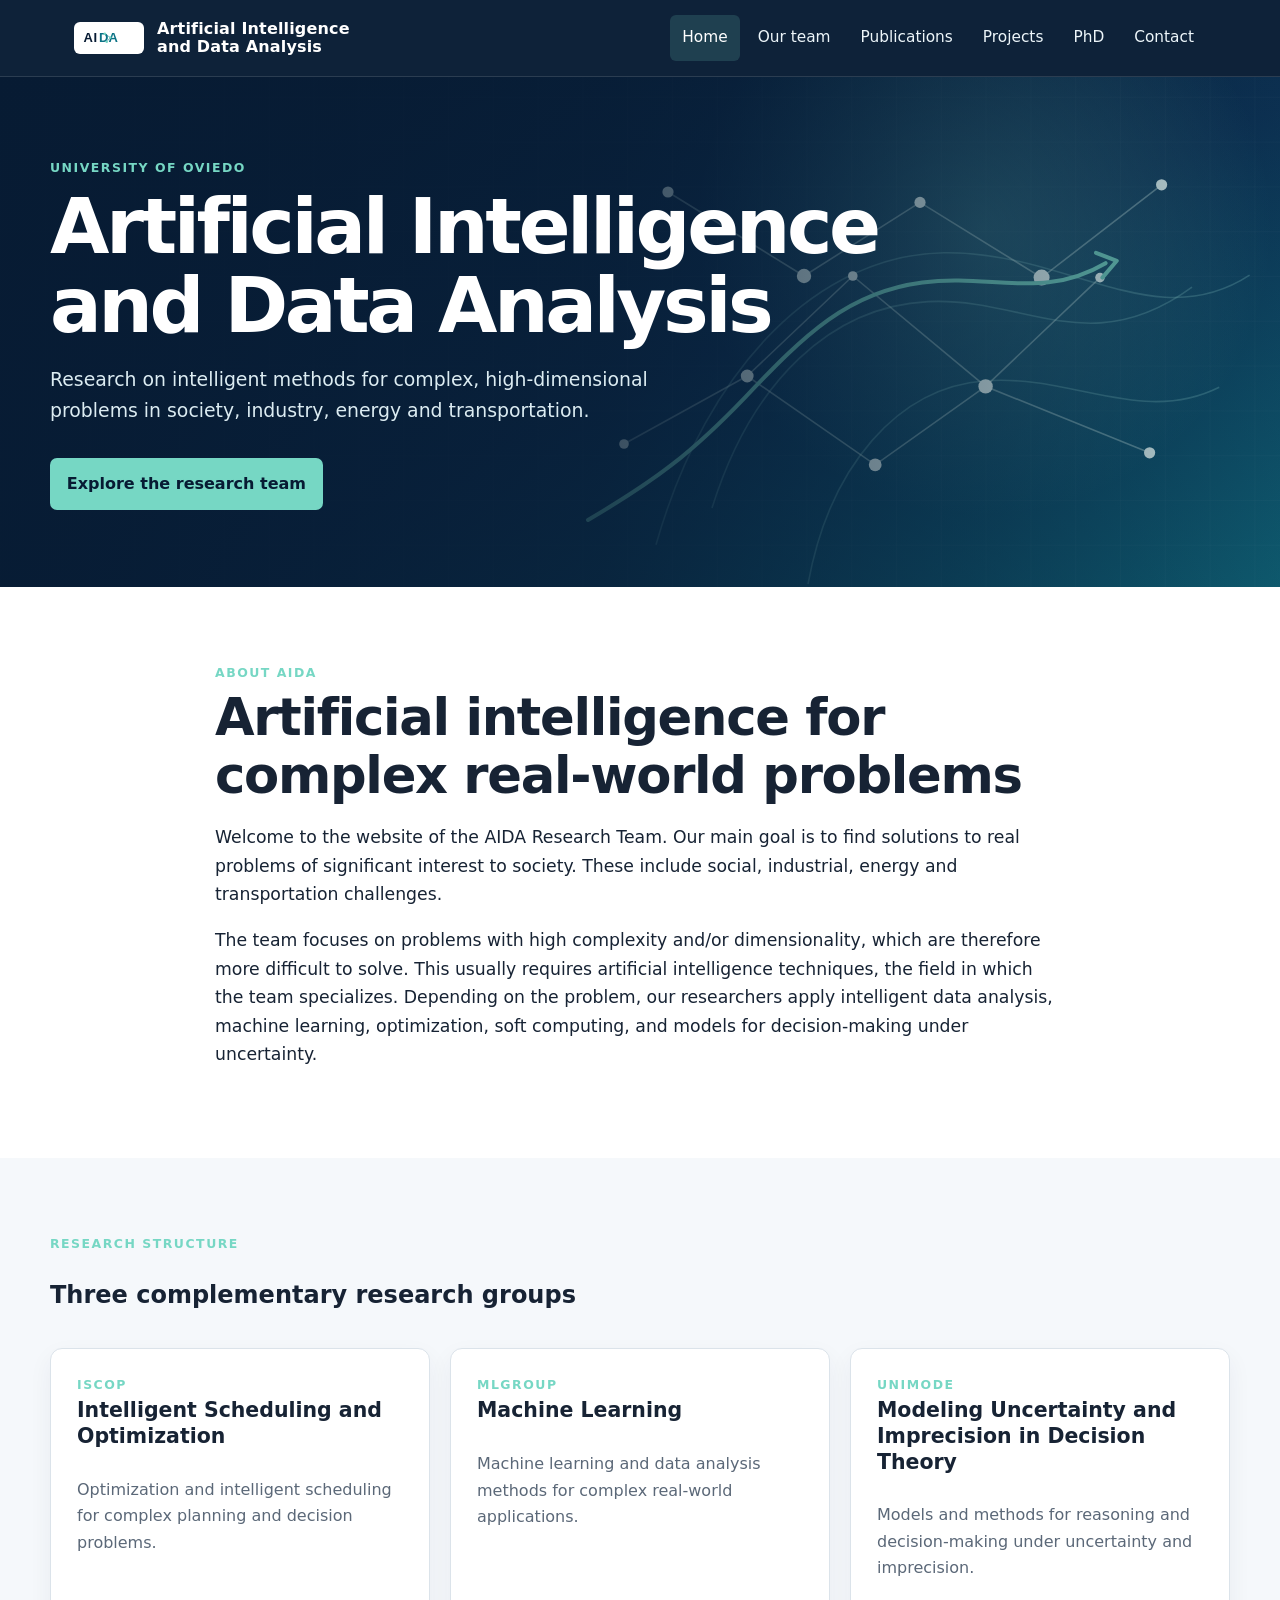
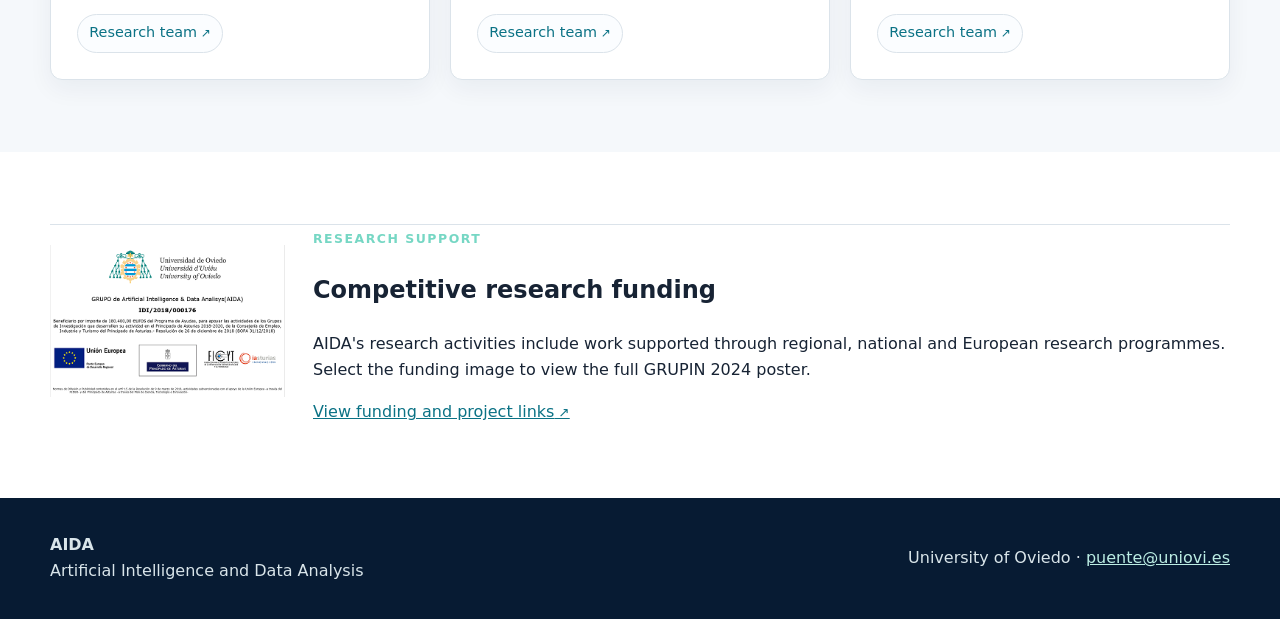
==== index.html @ d42e1943 "Link GRUPIN 2024 poster from homepage" ====
<!doctype html><html lang="en"><head><meta charset="utf-8"><meta name="viewport" content="width=device-width,initial-scale=1"><title>Home | AIDA</title><meta name="description" content="AIDA — Artificial Intelligence and Data Analysis research team at the University of Oviedo."><link rel="stylesheet" href="assets/css/style.css"><link rel="icon" href="assets/images/aida-mark.svg"></head><body><a class="skip" href="#main">Skip to content</a><header class="site-header"><nav class="nav" aria-label="Main navigation"><a class="brand" href="index.html"><img src="assets/images/aida-mark.svg" alt="AIDA logo"><span>Artificial Intelligence<br>and Data Analysis</span></a><button class="menu-button" aria-expanded="false" aria-controls="menu">Menu</button><div class="menu" id="menu"><a href="index.html" aria-current="page">Home</a><a href="team.html">Our team</a><a href="publications.html">Publications</a><a href="projects.html">Projects</a><a href="phd.html">PhD</a><a href="contact.html">Contact</a></div></nav></header><main id="main"><section class="hero"><div class="hero-inner"><span class="eyebrow">University of Oviedo</span><h1>Artificial Intelligence and Data Analysis</h1><p>Research on intelligent methods for complex, high-dimensional problems in society, industry, energy and transportation.</p><a class="button" href="team.html">Explore the research team</a></div></section><section><div class="container intro"><span class="eyebrow">About AIDA</span><h2>Artificial intelligence for complex real-world problems</h2><p>Welcome to the website of the AIDA Research Team. Our main goal is to find solutions to real problems of significant interest to society. These include social, industrial, energy and transportation challenges.</p><p>The team focuses on problems with high complexity and/or dimensionality, which are therefore more difficult to solve. This usually requires artificial intelligence techniques, the field in which the team specializes. Depending on the problem, our researchers apply intelligent data analysis, machine learning, optimization, soft computing, and models for decision-making under uncertainty.</p></div></section><section class="groups"><div class="container"><span class="eyebrow">Research structure</span><h2>Three complementary research groups</h2><div class="grid"><article class="card"><span class="eyebrow">iScOp</span><h3>Intelligent Scheduling and Optimization</h3><p>Optimization and intelligent scheduling for complex planning and decision problems.</p><div class="card-links"><a class="external" href="https://portalinvestigacion.uniovi.es/grupos/14092/detalle?lang=en" target="_blank" rel="noopener">Research team</a></div></article><article class="card"><span class="eyebrow">MLGroup</span><h3>Machine Learning</h3><p>Machine learning and data analysis methods for complex real-world applications.</p><div class="card-links"><a class="external" href="https://portalinvestigacion.uniovi.es/grupos/14002/detalle?lang=en" target="_blank" rel="noopener">Research team</a></div></article><article class="card"><span class="eyebrow">UNIMODE</span><h3>Modeling Uncertainty and Imprecision in Decision Theory</h3><p>Models and methods for reasoning and decision-making under uncertainty and imprecision.</p><div class="card-links"><a class="external" href="https://portalinvestigacion.uniovi.es/grupos/13981/detalle?lang=en" target="_blank" rel="noopener">Research team</a></div></article></div></div></section><section><div class="container funding"><a href="assets/images/grupin.png" target="_blank" rel="noopener" aria-label="Open the GRUPIN 2024 funding poster"><img src="assets/images/grupin_mini.png" alt="GRUPIN 2024 funding acknowledgement"></a><div><span class="eyebrow">Research support</span><h2>Competitive research funding</h2><p>AIDA's research activities include work supported through regional, national and European research programmes. Select the funding image to view the full GRUPIN 2024 poster.</p><a class="external" href="projects.html">View funding and project links</a></div></div></section></main><footer class="site-footer"><div class="footer-inner"><div><strong>AIDA</strong><br><span>Artificial Intelligence and Data Analysis</span></div><div>University of Oviedo · <a href="mailto:puente@uniovi.es">puente@uniovi.es</a></div></div></footer><script src="assets/js/menu.js"></script></body></html>
---- assets/css/style.css ----
:root{--navy:#071b33;--blue:#0d3558;--teal:#0b7285;--mint:#76d7c4;--ink:#172334;--muted:#5b6878;--paper:#f5f8fb;--white:#fff;--line:#dbe3ea;--max:1180px}
*{box-sizing:border-box}html{scroll-behavior:smooth}body{margin:0;font-family:Inter,ui-sans-serif,system-ui,-apple-system,"Segoe UI",sans-serif;color:var(--ink);background:var(--white);line-height:1.65}a{color:var(--teal)}a:hover{color:#075563}.skip{position:absolute;left:-9999px}.skip:focus{left:1rem;top:1rem;background:#fff;padding:.7rem 1rem;z-index:20}.site-header{position:sticky;top:0;z-index:10;background:rgba(7,27,51,.97);border-bottom:1px solid rgba(255,255,255,.12)}.nav{max-width:var(--max);margin:auto;min-height:76px;padding:0 24px;display:flex;align-items:center;justify-content:space-between;gap:24px}.brand{display:flex;align-items:center;gap:13px;color:#fff;text-decoration:none;font-weight:750;letter-spacing:.01em}.brand img{width:70px;height:auto;background:#fff;padding:5px;border-radius:6px}.brand span{max-width:270px;line-height:1.15}.menu{display:flex;align-items:center;gap:6px}.menu a{color:#edf6fa;text-decoration:none;padding:.65rem .75rem;border-radius:6px;font-size:.96rem}.menu a:hover,.menu a[aria-current="page"]{background:rgba(118,215,196,.17);color:#fff}.menu-button{display:none;background:none;border:1px solid rgba(255,255,255,.45);color:#fff;border-radius:6px;padding:.55rem .7rem}.hero{background-image:linear-gradient(90deg,rgba(7,27,51,.96) 0%,rgba(7,27,51,.78) 47%,rgba(7,27,51,.2) 100%),url('../images/hero.svg');background-size:cover;background-position:center;min-height:510px;display:flex;align-items:center;color:#fff}.hero-inner,.container{width:min(var(--max),calc(100% - 48px));margin:auto}.eyebrow{display:inline-block;color:var(--mint);font-weight:750;letter-spacing:.12em;text-transform:uppercase;font-size:.78rem}.hero h1{font-size:clamp(2.5rem,6vw,5.4rem);line-height:1.02;max-width:850px;margin:.5rem 0 1.2rem;letter-spacing:-.045em}.hero p{font-size:1.18rem;max-width:690px;color:#dcecf2}.button{display:inline-flex;align-items:center;gap:.5rem;text-decoration:none;font-weight:700;border-radius:7px;padding:.8rem 1.05rem;background:var(--mint);color:var(--navy);margin-top:.8rem}.button:hover{background:#a1eadc;color:var(--navy)}main section{padding:72px 0}.intro{max-width:850px}.intro h2,.page-head h1{font-size:clamp(2rem,4vw,3.5rem);line-height:1.12;letter-spacing:-.025em;margin:.25rem 0 1.2rem}.intro p{font-size:1.08rem}.groups{background:var(--paper)}.grid{display:grid;grid-template-columns:repeat(3,1fr);gap:20px;margin-top:32px}.card{background:#fff;border:1px solid var(--line);border-radius:12px;padding:26px;box-shadow:0 9px 24px rgba(20,45,72,.055);display:flex;flex-direction:column}.card h3{margin:.2rem 0 .7rem;font-size:1.28rem;line-height:1.25}.card p{color:var(--muted);flex:1}.card-links{display:flex;flex-wrap:wrap;gap:.5rem;margin-top:1rem}.card-links a{font-size:.9rem;text-decoration:none;border:1px solid var(--line);border-radius:999px;padding:.42rem .7rem;background:#fbfdff}.card-links a:hover{border-color:var(--teal)}.page-head{padding:74px 0 48px;background:linear-gradient(135deg,var(--navy),var(--blue));color:#fff}.page-head p{max-width:760px;color:#dcecf2;font-size:1.08rem}.section-note{border-left:4px solid var(--mint);padding:3px 0 3px 18px;color:var(--muted);max-width:800px}.funding{display:flex;align-items:center;gap:28px;border-top:1px solid var(--line)}.funding img{max-width:235px;height:auto}.contact-box{max-width:720px;border:1px solid var(--line);border-radius:12px;padding:32px;background:var(--paper)}.contact-email{font-size:1.35rem;font-weight:750}.site-footer{background:var(--navy);color:#d9e5ea;padding:34px 0}.footer-inner{width:min(var(--max),calc(100% - 48px));margin:auto;display:flex;justify-content:space-between;gap:24px;align-items:center}.site-footer a{color:#bceee4}.small{font-size:.9rem;color:#718091}.external::after{content:' ↗';font-size:.83em}.crumb{font-size:.9rem;color:#c8d8df;margin-bottom:12px}.crumb a{color:#bceee4}
@media(max-width:850px){.grid{grid-template-columns:1fr}.brand span{display:none}.menu-button{display:block}.menu{display:none;position:absolute;top:76px;left:0;right:0;background:var(--navy);padding:12px 24px 20px;flex-direction:column;align-items:stretch}.menu.open{display:flex}.menu a{padding:.75rem}.hero{min-height:470px;background-position:62% center}.funding,.footer-inner{align-items:flex-start;flex-direction:column}}
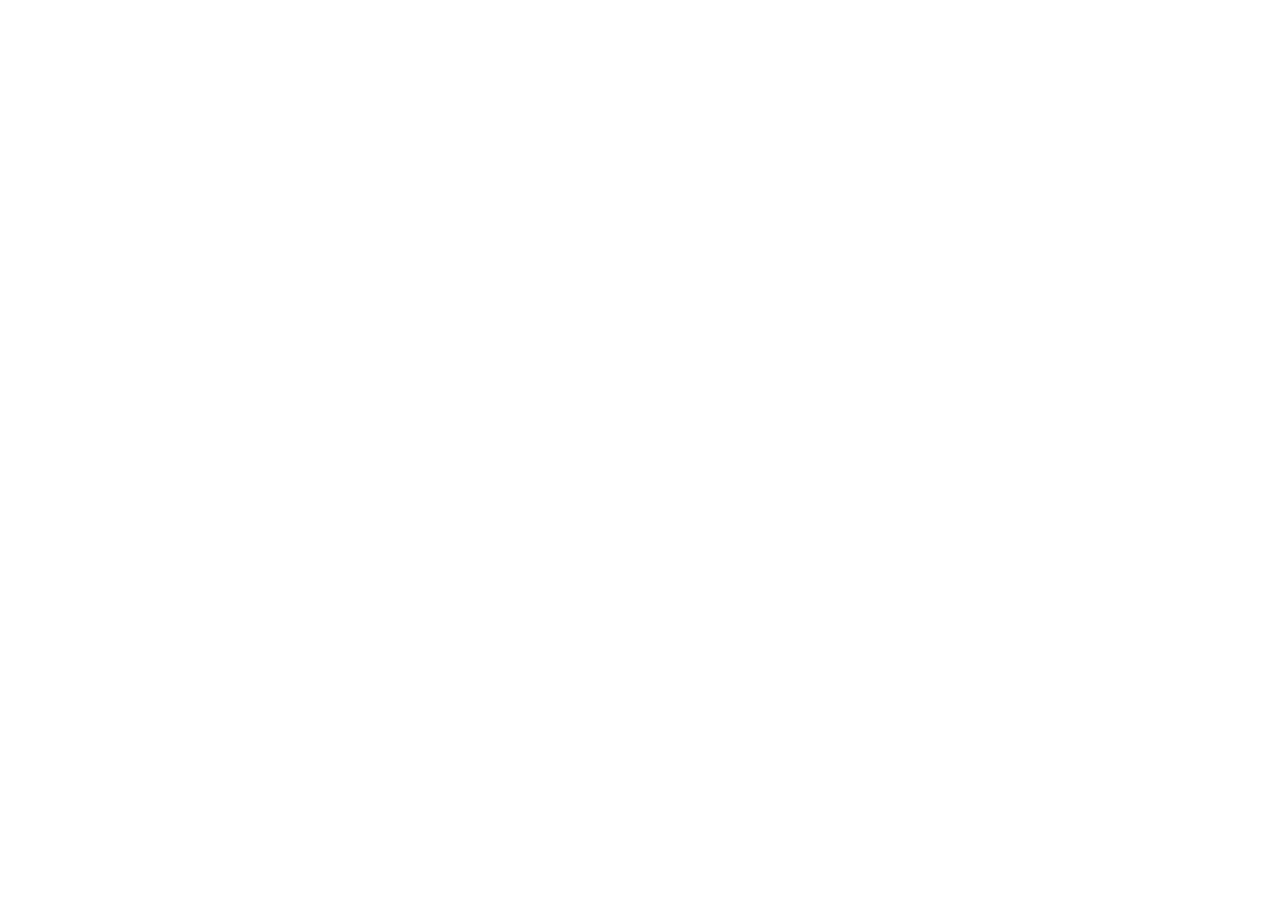
==== commit 91df0213: "Update favicon and app icons to use assets/images/logoAIDA.PNG" ====
--- a/index.html
+++ b/index.html
@@ -1 +1 @@
-<!doctype html><html lang="en"><head><meta charset="utf-8"><meta name="viewport" content="width=device-width,initial-scale=1"><title>Home | AIDA</title><meta name="description" content="AIDA — Artificial Intelligence and Data Analysis research team at the University of Oviedo."><link rel="stylesheet" href="assets/css/style.css"><link rel="icon" href="assets/images/aida-mark.svg"></head><body><a class="skip" href="#main">Skip to content</a><header class="site-header"><nav class="nav" aria-label="Main navigation"><a class="brand" href="index.html"><img src="assets/images/aida-mark.svg" alt="AIDA logo"><span>Artificial Intelligence<br>and Data Analysis</span></a><button class="menu-button" aria-expanded="false" aria-controls="menu">Menu</button><div class="menu" id="menu"><a href="index.html" aria-current="page">Home</a><a href="team.html">Our team</a><a href="publications.html">Publications</a><a href="projects.html">Projects</a><a href="phd.html">PhD</a><a href="contact.html">Contact</a></div></nav></header><main id="main"><section class="hero"><div class="hero-inner"><span class="eyebrow">University of Oviedo</span><h1>Artificial Intelligence and Data Analysis</h1><p>Research on intelligent methods for complex, high-dimensional problems in society, industry, energy and transportation.</p><a class="button" href="team.html">Explore the research team</a></div></section><section><div class="container intro"><span class="eyebrow">About AIDA</span><h2>Artificial intelligence for complex real-world problems</h2><p>Welcome to the website of the AIDA Research Team. Our main goal is to find solutions to real problems of significant interest to society. These include social, industrial, energy and transportation challenges.</p><p>The team focuses on problems with high complexity and/or dimensionality, which are therefore more difficult to solve. This usually requires artificial intelligence techniques, the field in which the team specializes. Depending on the problem, our researchers apply intelligent data analysis, machine learning, optimization, soft computing, and models for decision-making under uncertainty.</p></div></section><section class="groups"><div class="container"><span class="eyebrow">Research structure</span><h2>Three complementary research groups</h2><div class="grid"><article class="card"><span class="eyebrow">iScOp</span><h3>Intelligent Scheduling and Optimization</h3><p>Optimization and intelligent scheduling for complex planning and decision problems.</p><div class="card-links"><a class="external" href="https://portalinvestigacion.uniovi.es/grupos/14092/detalle?lang=en" target="_blank" rel="noopener">Research team</a></div></article><article class="card"><span class="eyebrow">MLGroup</span><h3>Machine Learning</h3><p>Machine learning and data analysis methods for complex real-world applications.</p><div class="card-links"><a class="external" href="https://portalinvestigacion.uniovi.es/grupos/14002/detalle?lang=en" target="_blank" rel="noopener">Research team</a></div></article><article class="card"><span class="eyebrow">UNIMODE</span><h3>Modeling Uncertainty and Imprecision in Decision Theory</h3><p>Models and methods for reasoning and decision-making under uncertainty and imprecision.</p><div class="card-links"><a class="external" href="https://portalinvestigacion.uniovi.es/grupos/13981/detalle?lang=en" target="_blank" rel="noopener">Research team</a></div></article></div></div></section><section><div class="container funding"><a href="assets/images/grupin.png" target="_blank" rel="noopener" aria-label="Open the GRUPIN 2024 funding poster"><img src="assets/images/grupin_mini.png" alt="GRUPIN 2024 funding acknowledgement"></a><div><span class="eyebrow">Research support</span><h2>Competitive research funding</h2><p>AIDA's research activities include work supported through regional, national and European research programmes. Select the funding image to view the full GRUPIN 2024 poster.</p><a class="external" href="projects.html">View funding and project links</a></div></div></section></main><footer class="site-footer"><div class="footer-inner"><div><strong>AIDA</strong><br><span>Artificial Intelligence and Data Analysis</span></div><div>University of Oviedo · <a href="mailto:puente@uniovi.es">puente@uniovi.es</a></div></div></footer><script src="assets/js/menu.js"></script></body></html>+<!doctype html><html lang="en"><head><meta charset="utf-8"><meta name="viewport" content="width=device-width,initial-scale=1"><title>Home | AIDA</title><meta name="description" content="AIDA — Artificial Intelligence and Data Analysis"><link rel="icon" type="image/png" href="assets/images/logoAIDA.PNG"><link rel="shortcut icon" href="assets/images/logoAIDA.PNG"><link rel="apple-touch-icon" href="assets/images/logoAIDA.PNG"></head><body></body></html>
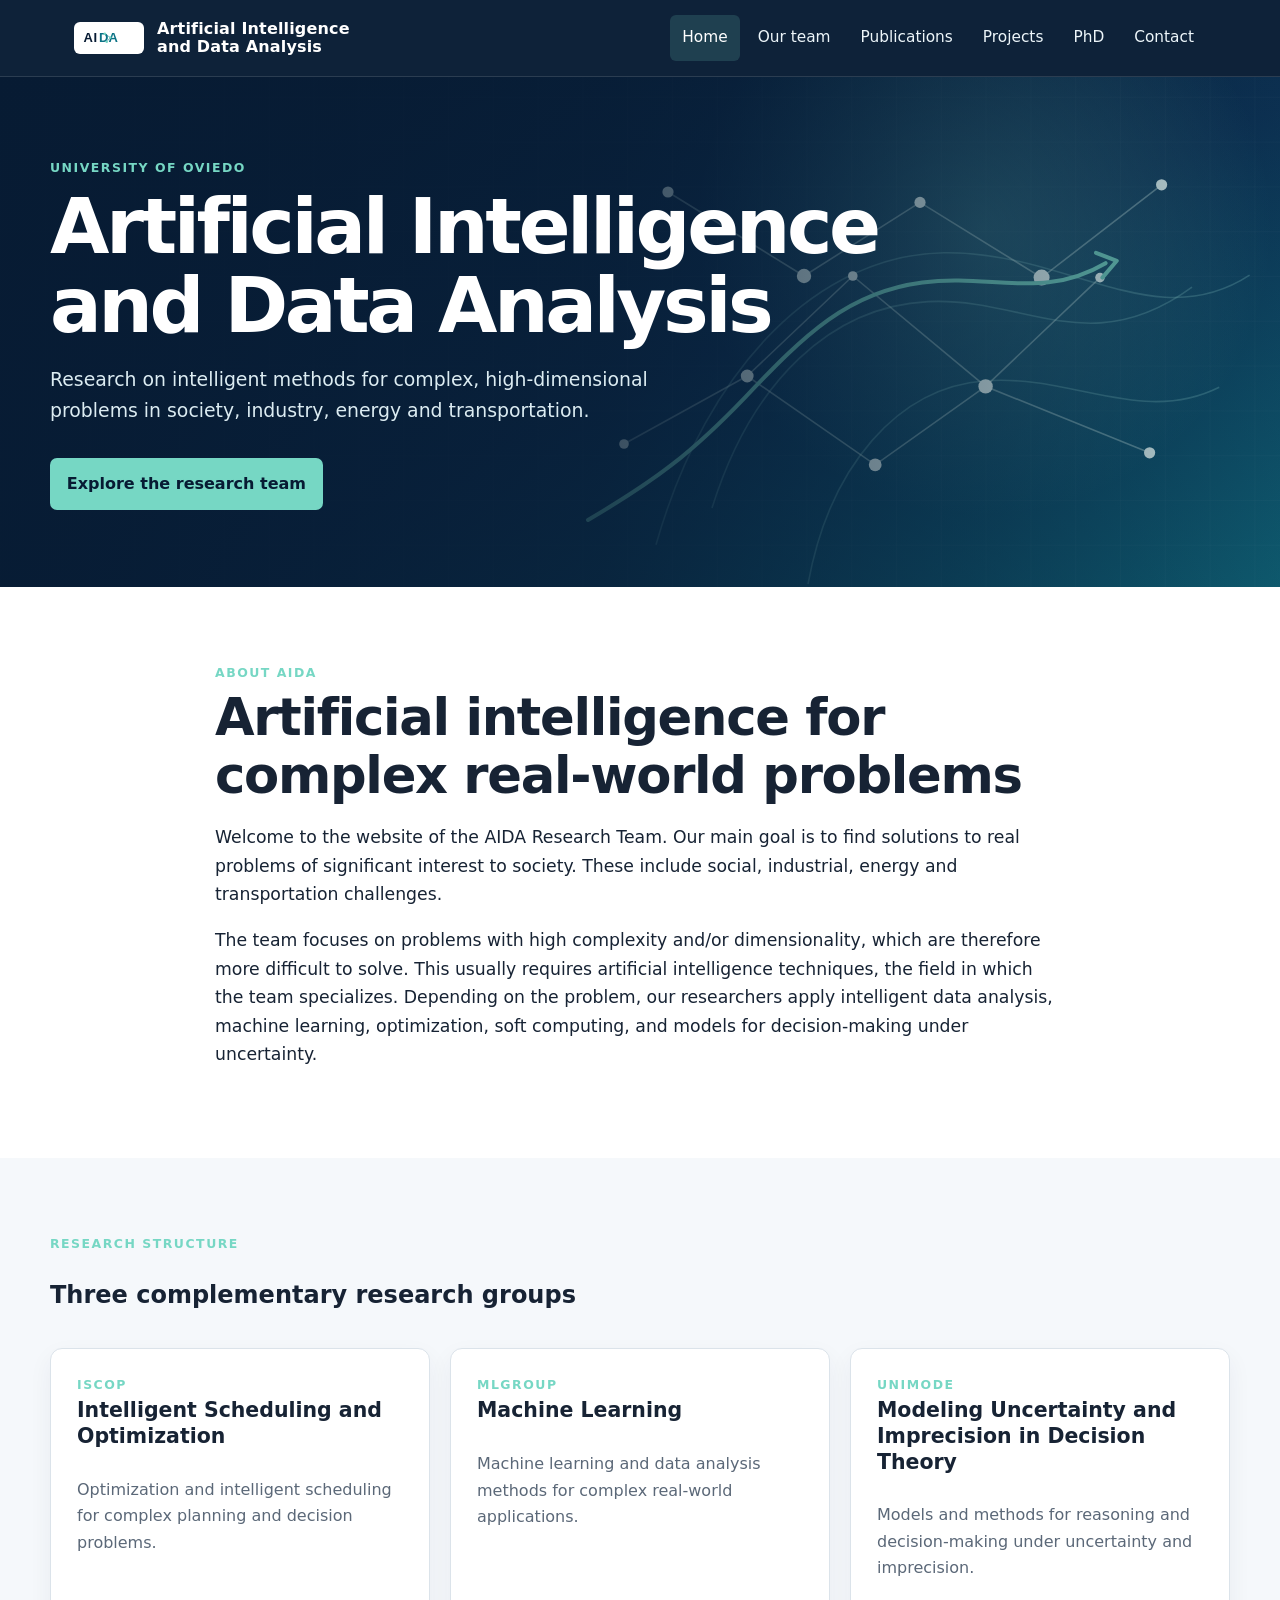
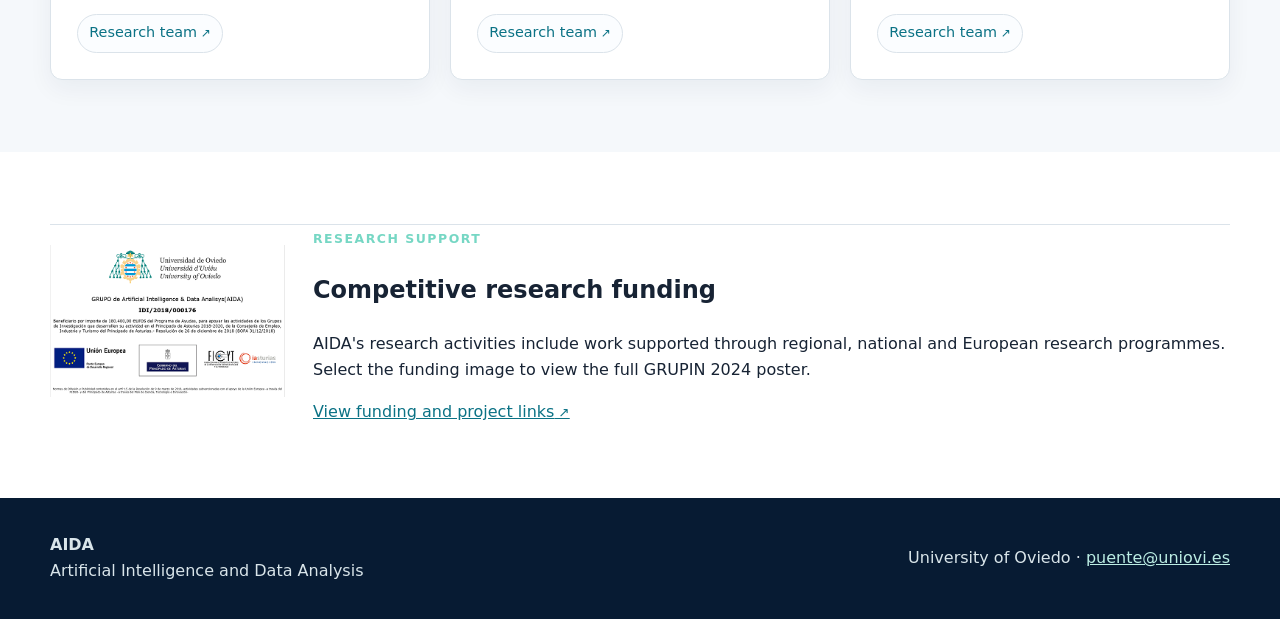
==== commit 1f7514e3: "Revert "Update favicon and app icons to use assets/images/logoAIDA.PNG"" ====
--- a/index.html
+++ b/index.html
@@ -1 +1 @@
-<!doctype html><html lang="en"><head><meta charset="utf-8"><meta name="viewport" content="width=device-width,initial-scale=1"><title>Home | AIDA</title><meta name="description" content="AIDA — Artificial Intelligence and Data Analysis"><link rel="icon" type="image/png" href="assets/images/logoAIDA.PNG"><link rel="shortcut icon" href="assets/images/logoAIDA.PNG"><link rel="apple-touch-icon" href="assets/images/logoAIDA.PNG"></head><body></body></html>+<!doctype html><html lang="en"><head><meta charset="utf-8"><meta name="viewport" content="width=device-width,initial-scale=1"><title>Home | AIDA</title><meta name="description" content="AIDA — Artificial Intelligence and Data Analysis research team at the University of Oviedo."><link rel="stylesheet" href="assets/css/style.css"><link rel="icon" href="assets/images/aida-mark.svg"></head><body><a class="skip" href="#main">Skip to content</a><header class="site-header"><nav class="nav" aria-label="Main navigation"><a class="brand" href="index.html"><img src="assets/images/aida-mark.svg" alt="AIDA logo"><span>Artificial Intelligence<br>and Data Analysis</span></a><button class="menu-button" aria-expanded="false" aria-controls="menu">Menu</button><div class="menu" id="menu"><a href="index.html" aria-current="page">Home</a><a href="team.html">Our team</a><a href="publications.html">Publications</a><a href="projects.html">Projects</a><a href="phd.html">PhD</a><a href="contact.html">Contact</a></div></nav></header><main id="main"><section class="hero"><div class="hero-inner"><span class="eyebrow">University of Oviedo</span><h1>Artificial Intelligence and Data Analysis</h1><p>Research on intelligent methods for complex, high-dimensional problems in society, industry, energy and transportation.</p><a class="button" href="team.html">Explore the research team</a></div></section><section><div class="container intro"><span class="eyebrow">About AIDA</span><h2>Artificial intelligence for complex real-world problems</h2><p>Welcome to the website of the AIDA Research Team. Our main goal is to find solutions to real problems of significant interest to society. These include social, industrial, energy and transportation challenges.</p><p>The team focuses on problems with high complexity and/or dimensionality, which are therefore more difficult to solve. This usually requires artificial intelligence techniques, the field in which the team specializes. Depending on the problem, our researchers apply intelligent data analysis, machine learning, optimization, soft computing, and models for decision-making under uncertainty.</p></div></section><section class="groups"><div class="container"><span class="eyebrow">Research structure</span><h2>Three complementary research groups</h2><div class="grid"><article class="card"><span class="eyebrow">iScOp</span><h3>Intelligent Scheduling and Optimization</h3><p>Optimization and intelligent scheduling for complex planning and decision problems.</p><div class="card-links"><a class="external" href="https://portalinvestigacion.uniovi.es/grupos/14092/detalle?lang=en" target="_blank" rel="noopener">Research team</a></div></article><article class="card"><span class="eyebrow">MLGroup</span><h3>Machine Learning</h3><p>Machine learning and data analysis methods for complex real-world applications.</p><div class="card-links"><a class="external" href="https://portalinvestigacion.uniovi.es/grupos/14002/detalle?lang=en" target="_blank" rel="noopener">Research team</a></div></article><article class="card"><span class="eyebrow">UNIMODE</span><h3>Modeling Uncertainty and Imprecision in Decision Theory</h3><p>Models and methods for reasoning and decision-making under uncertainty and imprecision.</p><div class="card-links"><a class="external" href="https://portalinvestigacion.uniovi.es/grupos/13981/detalle?lang=en" target="_blank" rel="noopener">Research team</a></div></article></div></div></section><section><div class="container funding"><a href="assets/images/grupin.png" target="_blank" rel="noopener" aria-label="Open the GRUPIN 2024 funding poster"><img src="assets/images/grupin_mini.png" alt="GRUPIN 2024 funding acknowledgement"></a><div><span class="eyebrow">Research support</span><h2>Competitive research funding</h2><p>AIDA's research activities include work supported through regional, national and European research programmes. Select the funding image to view the full GRUPIN 2024 poster.</p><a class="external" href="projects.html">View funding and project links</a></div></div></section></main><footer class="site-footer"><div class="footer-inner"><div><strong>AIDA</strong><br><span>Artificial Intelligence and Data Analysis</span></div><div>University of Oviedo · <a href="mailto:puente@uniovi.es">puente@uniovi.es</a></div></div></footer><script src="assets/js/menu.js"></script></body></html>
--- a/assets/css/style.css
+++ b/assets/css/style.css
@@ -0,0 +1,3 @@
+:root{--navy:#071b33;--blue:#0d3558;--teal:#0b7285;--mint:#76d7c4;--ink:#172334;--muted:#5b6878;--paper:#f5f8fb;--white:#fff;--line:#dbe3ea;--max:1180px}
+*{box-sizing:border-box}html{scroll-behavior:smooth}body{margin:0;font-family:Inter,ui-sans-serif,system-ui,-apple-system,"Segoe UI",sans-serif;color:var(--ink);background:var(--white);line-height:1.65}a{color:var(--teal)}a:hover{color:#075563}.skip{position:absolute;left:-9999px}.skip:focus{left:1rem;top:1rem;background:#fff;padding:.7rem 1rem;z-index:20}.site-header{position:sticky;top:0;z-index:10;background:rgba(7,27,51,.97);border-bottom:1px solid rgba(255,255,255,.12)}.nav{max-width:var(--max);margin:auto;min-height:76px;padding:0 24px;display:flex;align-items:center;justify-content:space-between;gap:24px}.brand{display:flex;align-items:center;gap:13px;color:#fff;text-decoration:none;font-weight:750;letter-spacing:.01em}.brand img{width:70px;height:auto;background:#fff;padding:5px;border-radius:6px}.brand span{max-width:270px;line-height:1.15}.menu{display:flex;align-items:center;gap:6px}.menu a{color:#edf6fa;text-decoration:none;padding:.65rem .75rem;border-radius:6px;font-size:.96rem}.menu a:hover,.menu a[aria-current="page"]{background:rgba(118,215,196,.17);color:#fff}.menu-button{display:none;background:none;border:1px solid rgba(255,255,255,.45);color:#fff;border-radius:6px;padding:.55rem .7rem}.hero{background-image:linear-gradient(90deg,rgba(7,27,51,.96) 0%,rgba(7,27,51,.78) 47%,rgba(7,27,51,.2) 100%),url('../images/hero.svg');background-size:cover;background-position:center;min-height:510px;display:flex;align-items:center;color:#fff}.hero-inner,.container{width:min(var(--max),calc(100% - 48px));margin:auto}.eyebrow{display:inline-block;color:var(--mint);font-weight:750;letter-spacing:.12em;text-transform:uppercase;font-size:.78rem}.hero h1{font-size:clamp(2.5rem,6vw,5.4rem);line-height:1.02;max-width:850px;margin:.5rem 0 1.2rem;letter-spacing:-.045em}.hero p{font-size:1.18rem;max-width:690px;color:#dcecf2}.button{display:inline-flex;align-items:center;gap:.5rem;text-decoration:none;font-weight:700;border-radius:7px;padding:.8rem 1.05rem;background:var(--mint);color:var(--navy);margin-top:.8rem}.button:hover{background:#a1eadc;color:var(--navy)}main section{padding:72px 0}.intro{max-width:850px}.intro h2,.page-head h1{font-size:clamp(2rem,4vw,3.5rem);line-height:1.12;letter-spacing:-.025em;margin:.25rem 0 1.2rem}.intro p{font-size:1.08rem}.groups{background:var(--paper)}.grid{display:grid;grid-template-columns:repeat(3,1fr);gap:20px;margin-top:32px}.card{background:#fff;border:1px solid var(--line);border-radius:12px;padding:26px;box-shadow:0 9px 24px rgba(20,45,72,.055);display:flex;flex-direction:column}.card h3{margin:.2rem 0 .7rem;font-size:1.28rem;line-height:1.25}.card p{color:var(--muted);flex:1}.card-links{display:flex;flex-wrap:wrap;gap:.5rem;margin-top:1rem}.card-links a{font-size:.9rem;text-decoration:none;border:1px solid var(--line);border-radius:999px;padding:.42rem .7rem;background:#fbfdff}.card-links a:hover{border-color:var(--teal)}.page-head{padding:74px 0 48px;background:linear-gradient(135deg,var(--navy),var(--blue));color:#fff}.page-head p{max-width:760px;color:#dcecf2;font-size:1.08rem}.section-note{border-left:4px solid var(--mint);padding:3px 0 3px 18px;color:var(--muted);max-width:800px}.funding{display:flex;align-items:center;gap:28px;border-top:1px solid var(--line)}.funding img{max-width:235px;height:auto}.contact-box{max-width:720px;border:1px solid var(--line);border-radius:12px;padding:32px;background:var(--paper)}.contact-email{font-size:1.35rem;font-weight:750}.site-footer{background:var(--navy);color:#d9e5ea;padding:34px 0}.footer-inner{width:min(var(--max),calc(100% - 48px));margin:auto;display:flex;justify-content:space-between;gap:24px;align-items:center}.site-footer a{color:#bceee4}.small{font-size:.9rem;color:#718091}.external::after{content:' ↗';font-size:.83em}.crumb{font-size:.9rem;color:#c8d8df;margin-bottom:12px}.crumb a{color:#bceee4}
+@media(max-width:850px){.grid{grid-template-columns:1fr}.brand span{display:none}.menu-button{display:block}.menu{display:none;position:absolute;top:76px;left:0;right:0;background:var(--navy);padding:12px 24px 20px;flex-direction:column;align-items:stretch}.menu.open{display:flex}.menu a{padding:.75rem}.hero{min-height:470px;background-position:62% center}.funding,.footer-inner{align-items:flex-start;flex-direction:column}}
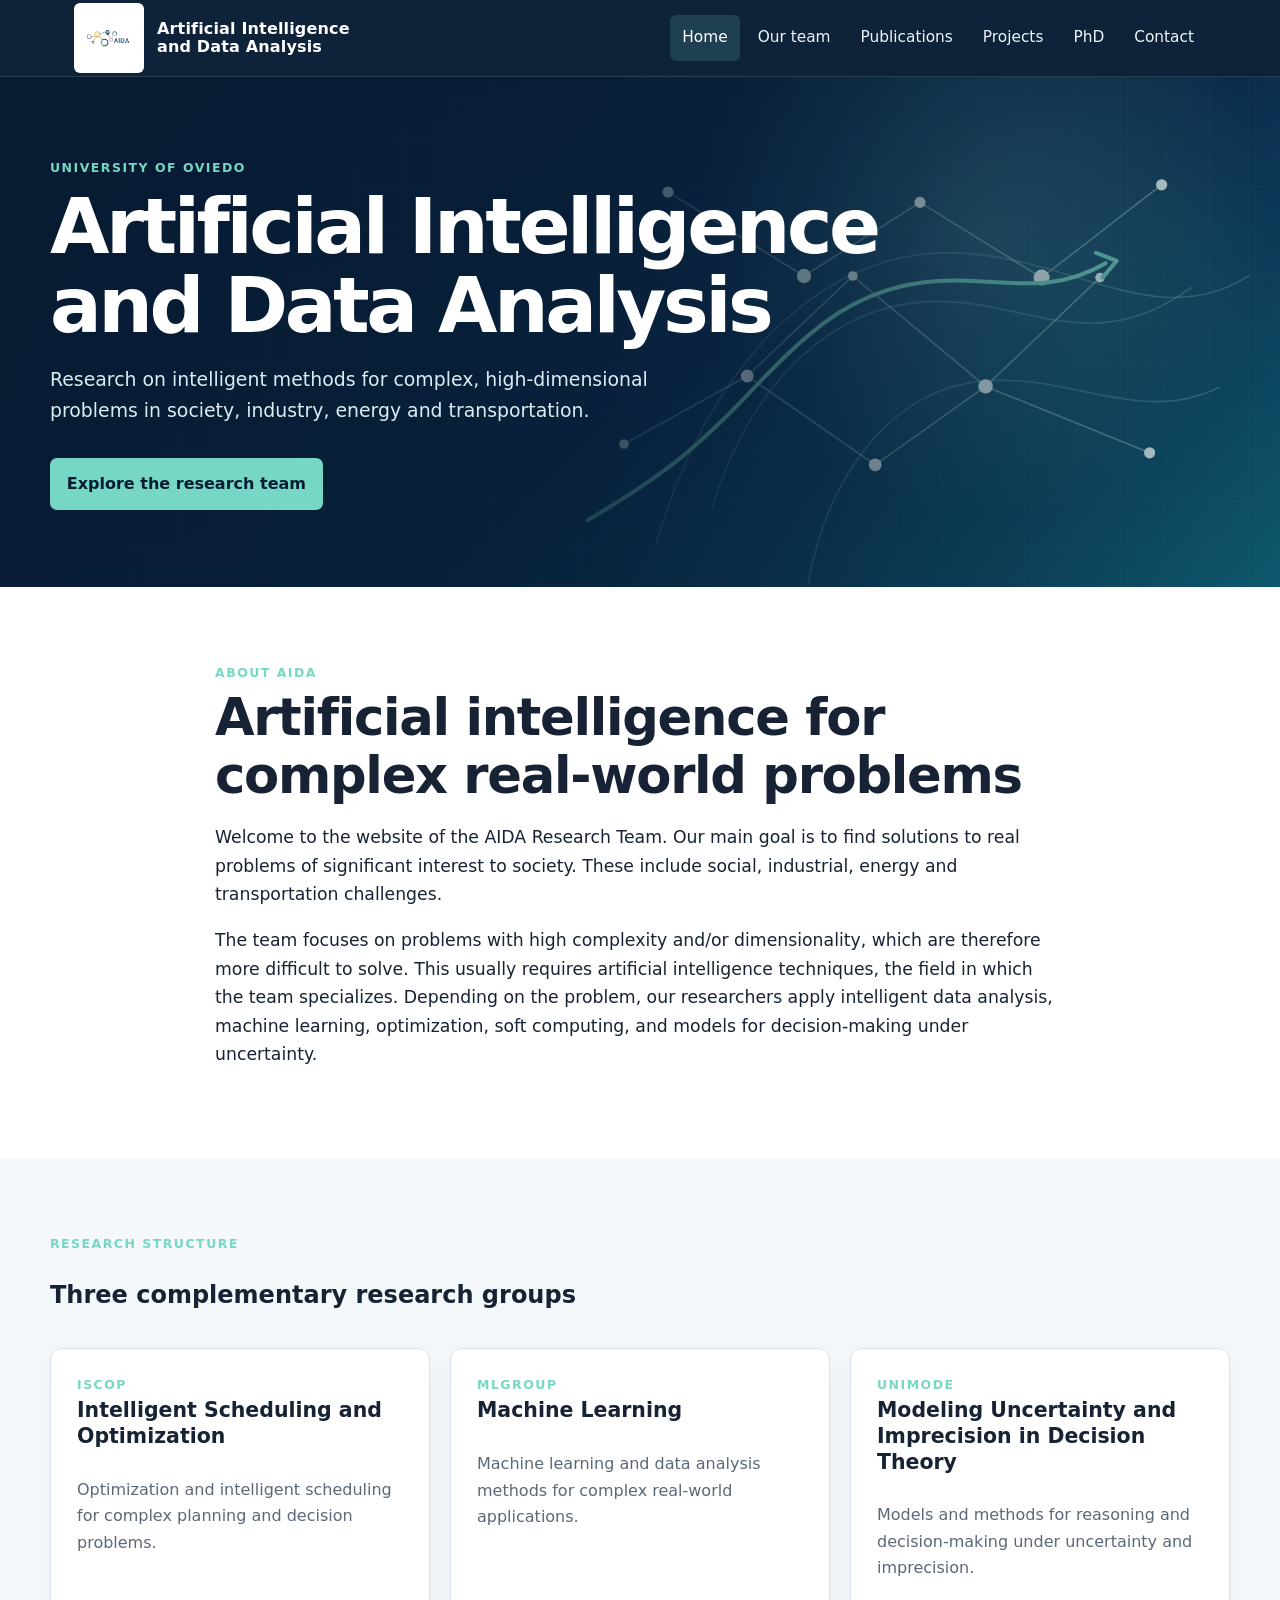
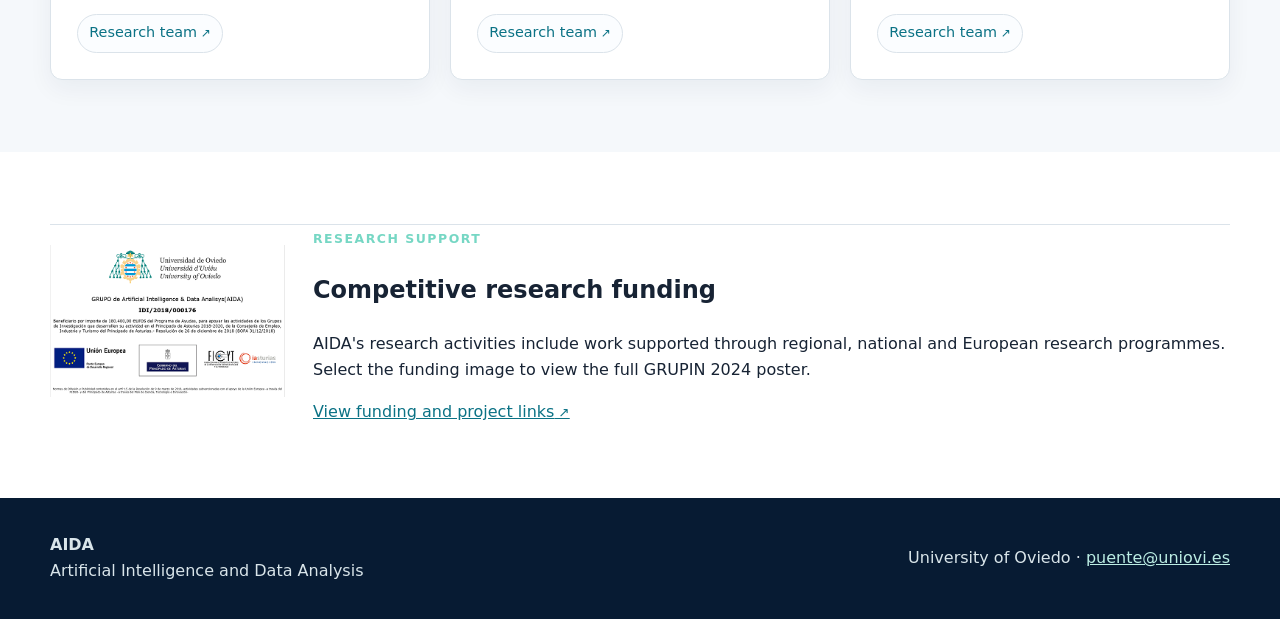
==== commit a3be92dc: "Change logo image in index.html Updated the logo image source in the navigation bar." ====
--- a/index.html
+++ b/index.html
@@ -1 +1 @@
-<!doctype html><html lang="en"><head><meta charset="utf-8"><meta name="viewport" content="width=device-width,initial-scale=1"><title>Home | AIDA</title><meta name="description" content="AIDA — Artificial Intelligence and Data Analysis research team at the University of Oviedo."><link rel="stylesheet" href="assets/css/style.css"><link rel="icon" href="assets/images/aida-mark.svg"></head><body><a class="skip" href="#main">Skip to content</a><header class="site-header"><nav class="nav" aria-label="Main navigation"><a class="brand" href="index.html"><img src="assets/images/aida-mark.svg" alt="AIDA logo"><span>Artificial Intelligence<br>and Data Analysis</span></a><button class="menu-button" aria-expanded="false" aria-controls="menu">Menu</button><div class="menu" id="menu"><a href="index.html" aria-current="page">Home</a><a href="team.html">Our team</a><a href="publications.html">Publications</a><a href="projects.html">Projects</a><a href="phd.html">PhD</a><a href="contact.html">Contact</a></div></nav></header><main id="main"><section class="hero"><div class="hero-inner"><span class="eyebrow">University of Oviedo</span><h1>Artificial Intelligence and Data Analysis</h1><p>Research on intelligent methods for complex, high-dimensional problems in society, industry, energy and transportation.</p><a class="button" href="team.html">Explore the research team</a></div></section><section><div class="container intro"><span class="eyebrow">About AIDA</span><h2>Artificial intelligence for complex real-world problems</h2><p>Welcome to the website of the AIDA Research Team. Our main goal is to find solutions to real problems of significant interest to society. These include social, industrial, energy and transportation challenges.</p><p>The team focuses on problems with high complexity and/or dimensionality, which are therefore more difficult to solve. This usually requires artificial intelligence techniques, the field in which the team specializes. Depending on the problem, our researchers apply intelligent data analysis, machine learning, optimization, soft computing, and models for decision-making under uncertainty.</p></div></section><section class="groups"><div class="container"><span class="eyebrow">Research structure</span><h2>Three complementary research groups</h2><div class="grid"><article class="card"><span class="eyebrow">iScOp</span><h3>Intelligent Scheduling and Optimization</h3><p>Optimization and intelligent scheduling for complex planning and decision problems.</p><div class="card-links"><a class="external" href="https://portalinvestigacion.uniovi.es/grupos/14092/detalle?lang=en" target="_blank" rel="noopener">Research team</a></div></article><article class="card"><span class="eyebrow">MLGroup</span><h3>Machine Learning</h3><p>Machine learning and data analysis methods for complex real-world applications.</p><div class="card-links"><a class="external" href="https://portalinvestigacion.uniovi.es/grupos/14002/detalle?lang=en" target="_blank" rel="noopener">Research team</a></div></article><article class="card"><span class="eyebrow">UNIMODE</span><h3>Modeling Uncertainty and Imprecision in Decision Theory</h3><p>Models and methods for reasoning and decision-making under uncertainty and imprecision.</p><div class="card-links"><a class="external" href="https://portalinvestigacion.uniovi.es/grupos/13981/detalle?lang=en" target="_blank" rel="noopener">Research team</a></div></article></div></div></section><section><div class="container funding"><a href="assets/images/grupin.png" target="_blank" rel="noopener" aria-label="Open the GRUPIN 2024 funding poster"><img src="assets/images/grupin_mini.png" alt="GRUPIN 2024 funding acknowledgement"></a><div><span class="eyebrow">Research support</span><h2>Competitive research funding</h2><p>AIDA's research activities include work supported through regional, national and European research programmes. Select the funding image to view the full GRUPIN 2024 poster.</p><a class="external" href="projects.html">View funding and project links</a></div></div></section></main><footer class="site-footer"><div class="footer-inner"><div><strong>AIDA</strong><br><span>Artificial Intelligence and Data Analysis</span></div><div>University of Oviedo · <a href="mailto:puente@uniovi.es">puente@uniovi.es</a></div></div></footer><script src="assets/js/menu.js"></script></body></html>+<!doctype html><html lang="en"><head><meta charset="utf-8"><meta name="viewport" content="width=device-width,initial-scale=1"><title>Home | AIDA</title><meta name="description" content="AIDA — Artificial Intelligence and Data Analysis research team at the University of Oviedo."><link rel="stylesheet" href="assets/css/style.css"><link rel="icon" href="assets/images/aida-mark.svg"></head><body><a class="skip" href="#main">Skip to content</a><header class="site-header"><nav class="nav" aria-label="Main navigation"><a class="brand" href="index.html"><img src="assets/images/logoAIDA.PNG" alt="AIDA logo"><span>Artificial Intelligence<br>and Data Analysis</span></a><button class="menu-button" aria-expanded="false" aria-controls="menu">Menu</button><div class="menu" id="menu"><a href="index.html" aria-current="page">Home</a><a href="team.html">Our team</a><a href="publications.html">Publications</a><a href="projects.html">Projects</a><a href="phd.html">PhD</a><a href="contact.html">Contact</a></div></nav></header><main id="main"><section class="hero"><div class="hero-inner"><span class="eyebrow">University of Oviedo</span><h1>Artificial Intelligence and Data Analysis</h1><p>Research on intelligent methods for complex, high-dimensional problems in society, industry, energy and transportation.</p><a class="button" href="team.html">Explore the research team</a></div></section><section><div class="container intro"><span class="eyebrow">About AIDA</span><h2>Artificial intelligence for complex real-world problems</h2><p>Welcome to the website of the AIDA Research Team. Our main goal is to find solutions to real problems of significant interest to society. These include social, industrial, energy and transportation challenges.</p><p>The team focuses on problems with high complexity and/or dimensionality, which are therefore more difficult to solve. This usually requires artificial intelligence techniques, the field in which the team specializes. Depending on the problem, our researchers apply intelligent data analysis, machine learning, optimization, soft computing, and models for decision-making under uncertainty.</p></div></section><section class="groups"><div class="container"><span class="eyebrow">Research structure</span><h2>Three complementary research groups</h2><div class="grid"><article class="card"><span class="eyebrow">iScOp</span><h3>Intelligent Scheduling and Optimization</h3><p>Optimization and intelligent scheduling for complex planning and decision problems.</p><div class="card-links"><a class="external" href="https://portalinvestigacion.uniovi.es/grupos/14092/detalle?lang=en" target="_blank" rel="noopener">Research team</a></div></article><article class="card"><span class="eyebrow">MLGroup</span><h3>Machine Learning</h3><p>Machine learning and data analysis methods for complex real-world applications.</p><div class="card-links"><a class="external" href="https://portalinvestigacion.uniovi.es/grupos/14002/detalle?lang=en" target="_blank" rel="noopener">Research team</a></div></article><article class="card"><span class="eyebrow">UNIMODE</span><h3>Modeling Uncertainty and Imprecision in Decision Theory</h3><p>Models and methods for reasoning and decision-making under uncertainty and imprecision.</p><div class="card-links"><a class="external" href="https://portalinvestigacion.uniovi.es/grupos/13981/detalle?lang=en" target="_blank" rel="noopener">Research team</a></div></article></div></div></section><section><div class="container funding"><a href="assets/images/grupin.png" target="_blank" rel="noopener" aria-label="Open the GRUPIN 2024 funding poster"><img src="assets/images/grupin_mini.png" alt="GRUPIN 2024 funding acknowledgement"></a><div><span class="eyebrow">Research support</span><h2>Competitive research funding</h2><p>AIDA's research activities include work supported through regional, national and European research programmes. Select the funding image to view the full GRUPIN 2024 poster.</p><a class="external" href="projects.html">View funding and project links</a></div></div></section></main><footer class="site-footer"><div class="footer-inner"><div><strong>AIDA</strong><br><span>Artificial Intelligence and Data Analysis</span></div><div>University of Oviedo · <a href="mailto:puente@uniovi.es">puente@uniovi.es</a></div></div></footer><script src="assets/js/menu.js"></script></body></html>
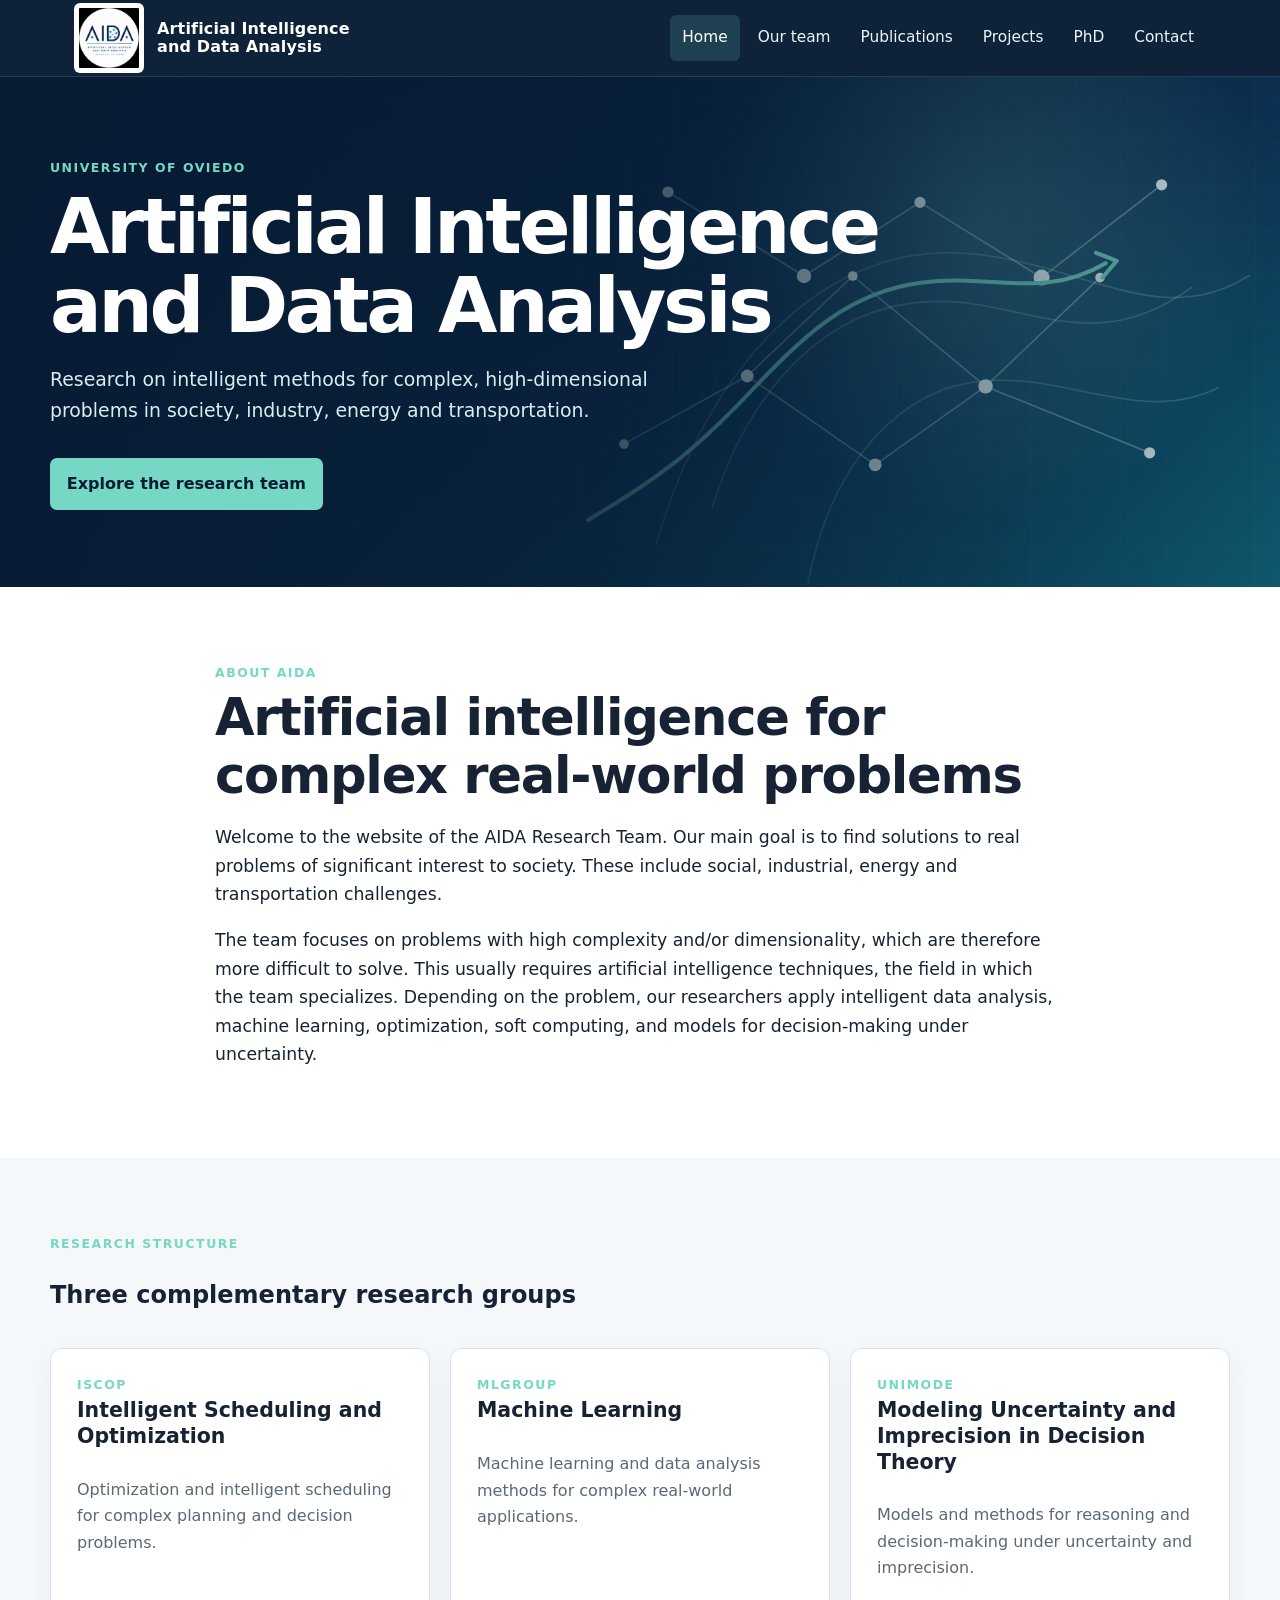
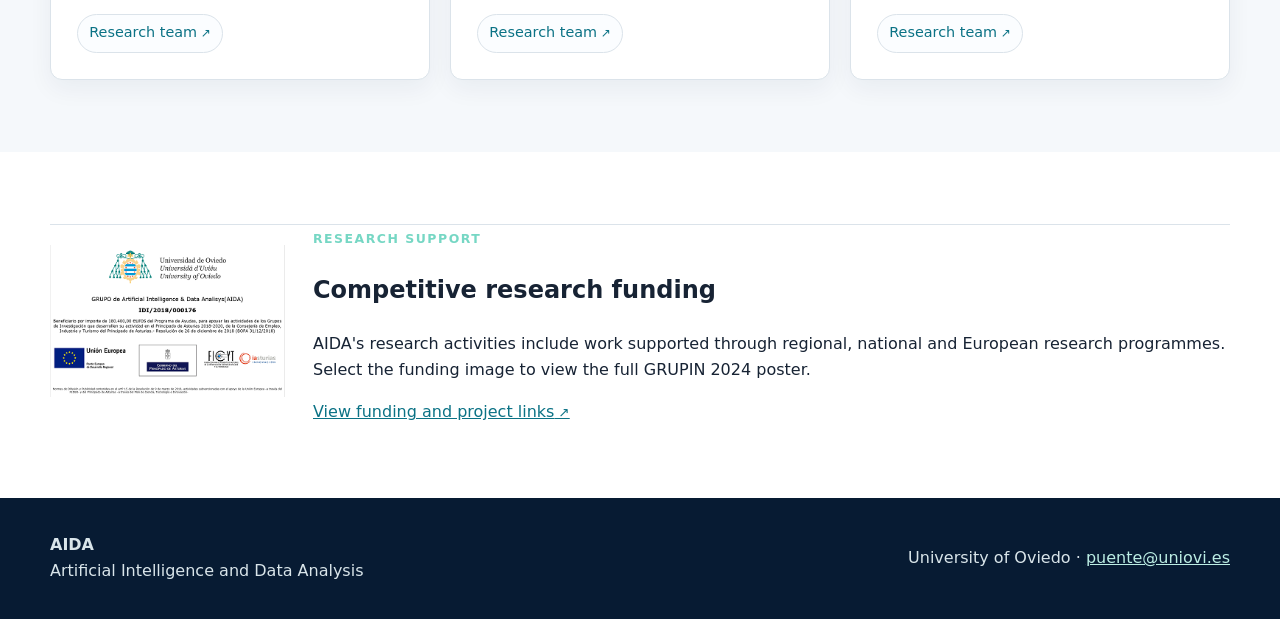
==== commit 7f6d077f: "Change logo image in index.html Updated logo image source in the navigation header." ====
--- a/index.html
+++ b/index.html
@@ -1 +1 @@
-<!doctype html><html lang="en"><head><meta charset="utf-8"><meta name="viewport" content="width=device-width,initial-scale=1"><title>Home | AIDA</title><meta name="description" content="AIDA — Artificial Intelligence and Data Analysis research team at the University of Oviedo."><link rel="stylesheet" href="assets/css/style.css"><link rel="icon" href="assets/images/aida-mark.svg"></head><body><a class="skip" href="#main">Skip to content</a><header class="site-header"><nav class="nav" aria-label="Main navigation"><a class="brand" href="index.html"><img src="assets/images/logoAIDA.PNG" alt="AIDA logo"><span>Artificial Intelligence<br>and Data Analysis</span></a><button class="menu-button" aria-expanded="false" aria-controls="menu">Menu</button><div class="menu" id="menu"><a href="index.html" aria-current="page">Home</a><a href="team.html">Our team</a><a href="publications.html">Publications</a><a href="projects.html">Projects</a><a href="phd.html">PhD</a><a href="contact.html">Contact</a></div></nav></header><main id="main"><section class="hero"><div class="hero-inner"><span class="eyebrow">University of Oviedo</span><h1>Artificial Intelligence and Data Analysis</h1><p>Research on intelligent methods for complex, high-dimensional problems in society, industry, energy and transportation.</p><a class="button" href="team.html">Explore the research team</a></div></section><section><div class="container intro"><span class="eyebrow">About AIDA</span><h2>Artificial intelligence for complex real-world problems</h2><p>Welcome to the website of the AIDA Research Team. Our main goal is to find solutions to real problems of significant interest to society. These include social, industrial, energy and transportation challenges.</p><p>The team focuses on problems with high complexity and/or dimensionality, which are therefore more difficult to solve. This usually requires artificial intelligence techniques, the field in which the team specializes. Depending on the problem, our researchers apply intelligent data analysis, machine learning, optimization, soft computing, and models for decision-making under uncertainty.</p></div></section><section class="groups"><div class="container"><span class="eyebrow">Research structure</span><h2>Three complementary research groups</h2><div class="grid"><article class="card"><span class="eyebrow">iScOp</span><h3>Intelligent Scheduling and Optimization</h3><p>Optimization and intelligent scheduling for complex planning and decision problems.</p><div class="card-links"><a class="external" href="https://portalinvestigacion.uniovi.es/grupos/14092/detalle?lang=en" target="_blank" rel="noopener">Research team</a></div></article><article class="card"><span class="eyebrow">MLGroup</span><h3>Machine Learning</h3><p>Machine learning and data analysis methods for complex real-world applications.</p><div class="card-links"><a class="external" href="https://portalinvestigacion.uniovi.es/grupos/14002/detalle?lang=en" target="_blank" rel="noopener">Research team</a></div></article><article class="card"><span class="eyebrow">UNIMODE</span><h3>Modeling Uncertainty and Imprecision in Decision Theory</h3><p>Models and methods for reasoning and decision-making under uncertainty and imprecision.</p><div class="card-links"><a class="external" href="https://portalinvestigacion.uniovi.es/grupos/13981/detalle?lang=en" target="_blank" rel="noopener">Research team</a></div></article></div></div></section><section><div class="container funding"><a href="assets/images/grupin.png" target="_blank" rel="noopener" aria-label="Open the GRUPIN 2024 funding poster"><img src="assets/images/grupin_mini.png" alt="GRUPIN 2024 funding acknowledgement"></a><div><span class="eyebrow">Research support</span><h2>Competitive research funding</h2><p>AIDA's research activities include work supported through regional, national and European research programmes. Select the funding image to view the full GRUPIN 2024 poster.</p><a class="external" href="projects.html">View funding and project links</a></div></div></section></main><footer class="site-footer"><div class="footer-inner"><div><strong>AIDA</strong><br><span>Artificial Intelligence and Data Analysis</span></div><div>University of Oviedo · <a href="mailto:puente@uniovi.es">puente@uniovi.es</a></div></div></footer><script src="assets/js/menu.js"></script></body></html>
+<!doctype html><html lang="en"><head><meta charset="utf-8"><meta name="viewport" content="width=device-width,initial-scale=1"><title>Home | AIDA</title><meta name="description" content="AIDA — Artificial Intelligence and Data Analysis research team at the University of Oviedo."><link rel="stylesheet" href="assets/css/style.css"><link rel="icon" href="assets/images/aida-mark.svg"></head><body><a class="skip" href="#main">Skip to content</a><header class="site-header"><nav class="nav" aria-label="Main navigation"><a class="brand" href="index.html"><img src="assets/images/squareLogoAIDA.png" alt="AIDA logo"><span>Artificial Intelligence<br>and Data Analysis</span></a><button class="menu-button" aria-expanded="false" aria-controls="menu">Menu</button><div class="menu" id="menu"><a href="index.html" aria-current="page">Home</a><a href="team.html">Our team</a><a href="publications.html">Publications</a><a href="projects.html">Projects</a><a href="phd.html">PhD</a><a href="contact.html">Contact</a></div></nav></header><main id="main"><section class="hero"><div class="hero-inner"><span class="eyebrow">University of Oviedo</span><h1>Artificial Intelligence and Data Analysis</h1><p>Research on intelligent methods for complex, high-dimensional problems in society, industry, energy and transportation.</p><a class="button" href="team.html">Explore the research team</a></div></section><section><div class="container intro"><span class="eyebrow">About AIDA</span><h2>Artificial intelligence for complex real-world problems</h2><p>Welcome to the website of the AIDA Research Team. Our main goal is to find solutions to real problems of significant interest to society. These include social, industrial, energy and transportation challenges.</p><p>The team focuses on problems with high complexity and/or dimensionality, which are therefore more difficult to solve. This usually requires artificial intelligence techniques, the field in which the team specializes. Depending on the problem, our researchers apply intelligent data analysis, machine learning, optimization, soft computing, and models for decision-making under uncertainty.</p></div></section><section class="groups"><div class="container"><span class="eyebrow">Research structure</span><h2>Three complementary research groups</h2><div class="grid"><article class="card"><span class="eyebrow">iScOp</span><h3>Intelligent Scheduling and Optimization</h3><p>Optimization and intelligent scheduling for complex planning and decision problems.</p><div class="card-links"><a class="external" href="https://portalinvestigacion.uniovi.es/grupos/14092/detalle?lang=en" target="_blank" rel="noopener">Research team</a></div></article><article class="card"><span class="eyebrow">MLGroup</span><h3>Machine Learning</h3><p>Machine learning and data analysis methods for complex real-world applications.</p><div class="card-links"><a class="external" href="https://portalinvestigacion.uniovi.es/grupos/14002/detalle?lang=en" target="_blank" rel="noopener">Research team</a></div></article><article class="card"><span class="eyebrow">UNIMODE</span><h3>Modeling Uncertainty and Imprecision in Decision Theory</h3><p>Models and methods for reasoning and decision-making under uncertainty and imprecision.</p><div class="card-links"><a class="external" href="https://portalinvestigacion.uniovi.es/grupos/13981/detalle?lang=en" target="_blank" rel="noopener">Research team</a></div></article></div></div></section><section><div class="container funding"><a href="assets/images/grupin.png" target="_blank" rel="noopener" aria-label="Open the GRUPIN 2024 funding poster"><img src="assets/images/grupin_mini.png" alt="GRUPIN 2024 funding acknowledgement"></a><div><span class="eyebrow">Research support</span><h2>Competitive research funding</h2><p>AIDA's research activities include work supported through regional, national and European research programmes. Select the funding image to view the full GRUPIN 2024 poster.</p><a class="external" href="projects.html">View funding and project links</a></div></div></section></main><footer class="site-footer"><div class="footer-inner"><div><strong>AIDA</strong><br><span>Artificial Intelligence and Data Analysis</span></div><div>University of Oviedo · <a href="mailto:puente@uniovi.es">puente@uniovi.es</a></div></div></footer><script src="assets/js/menu.js"></script></body></html>
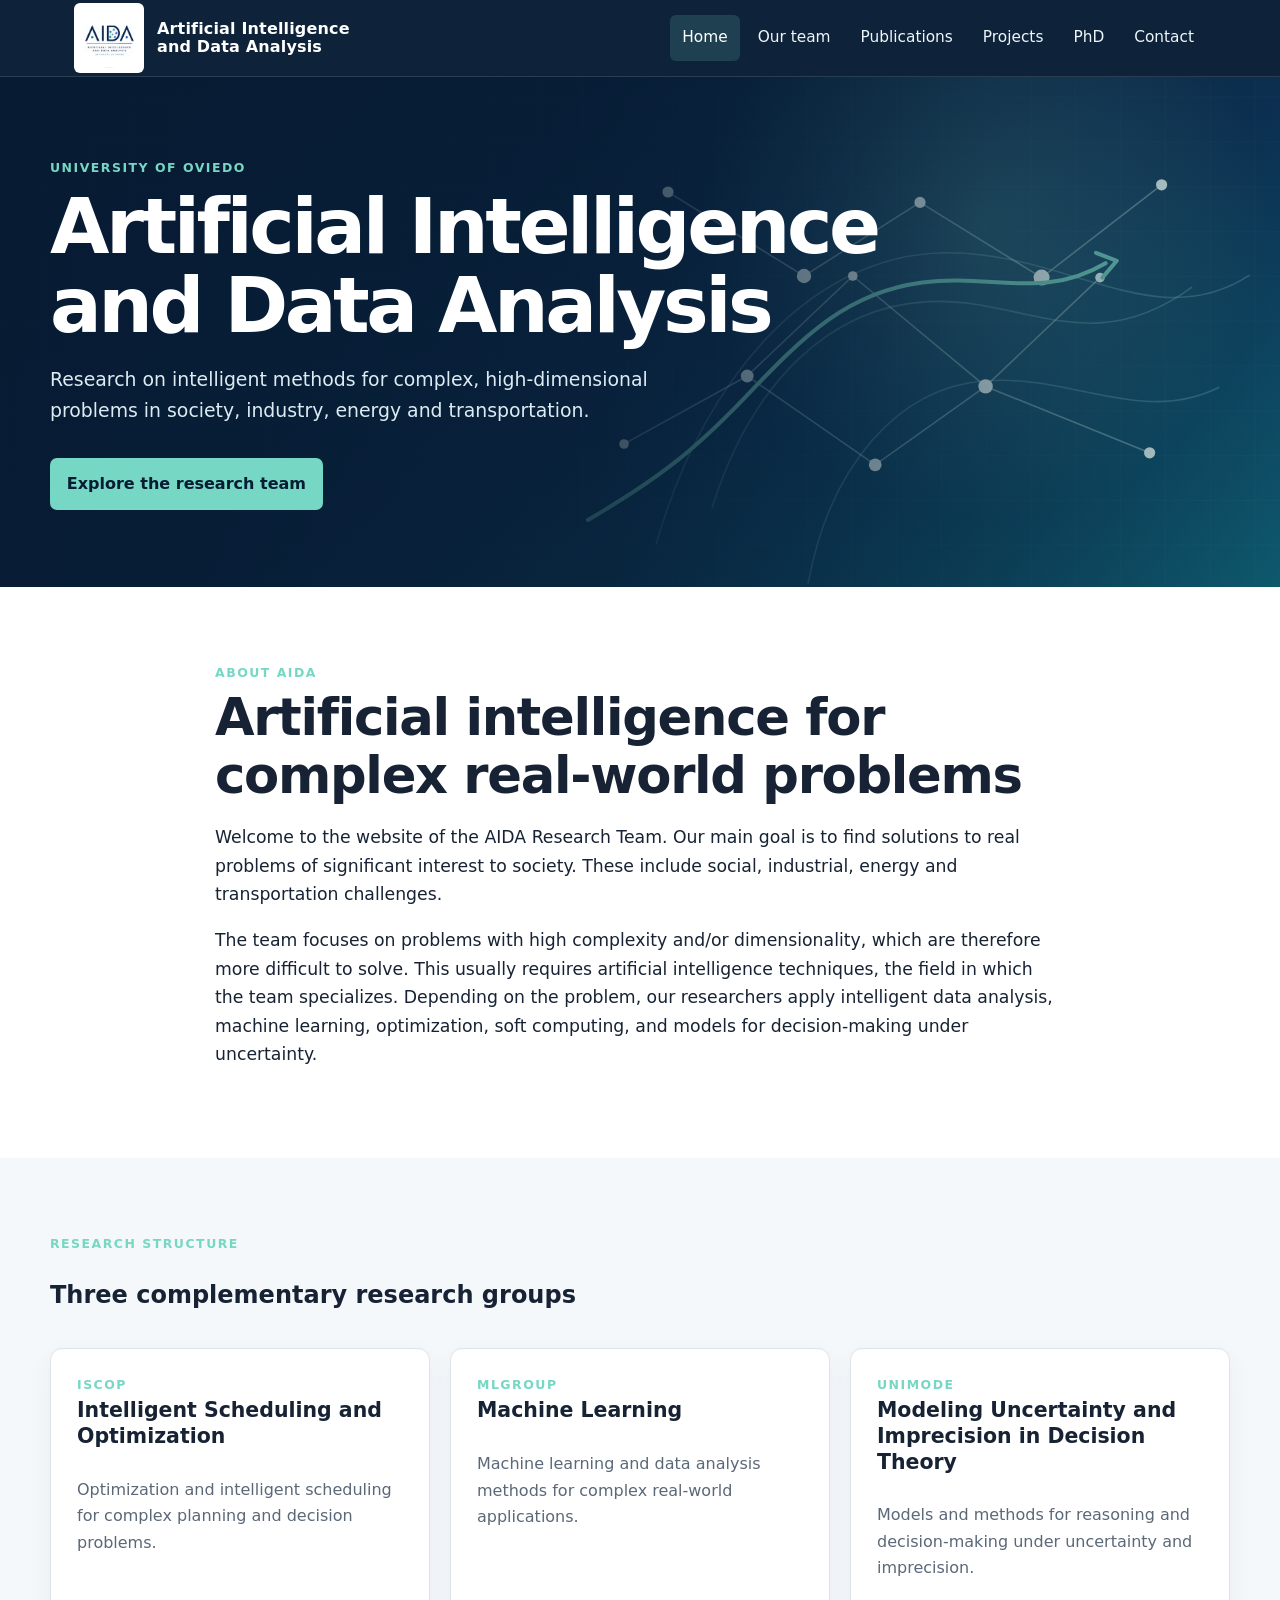
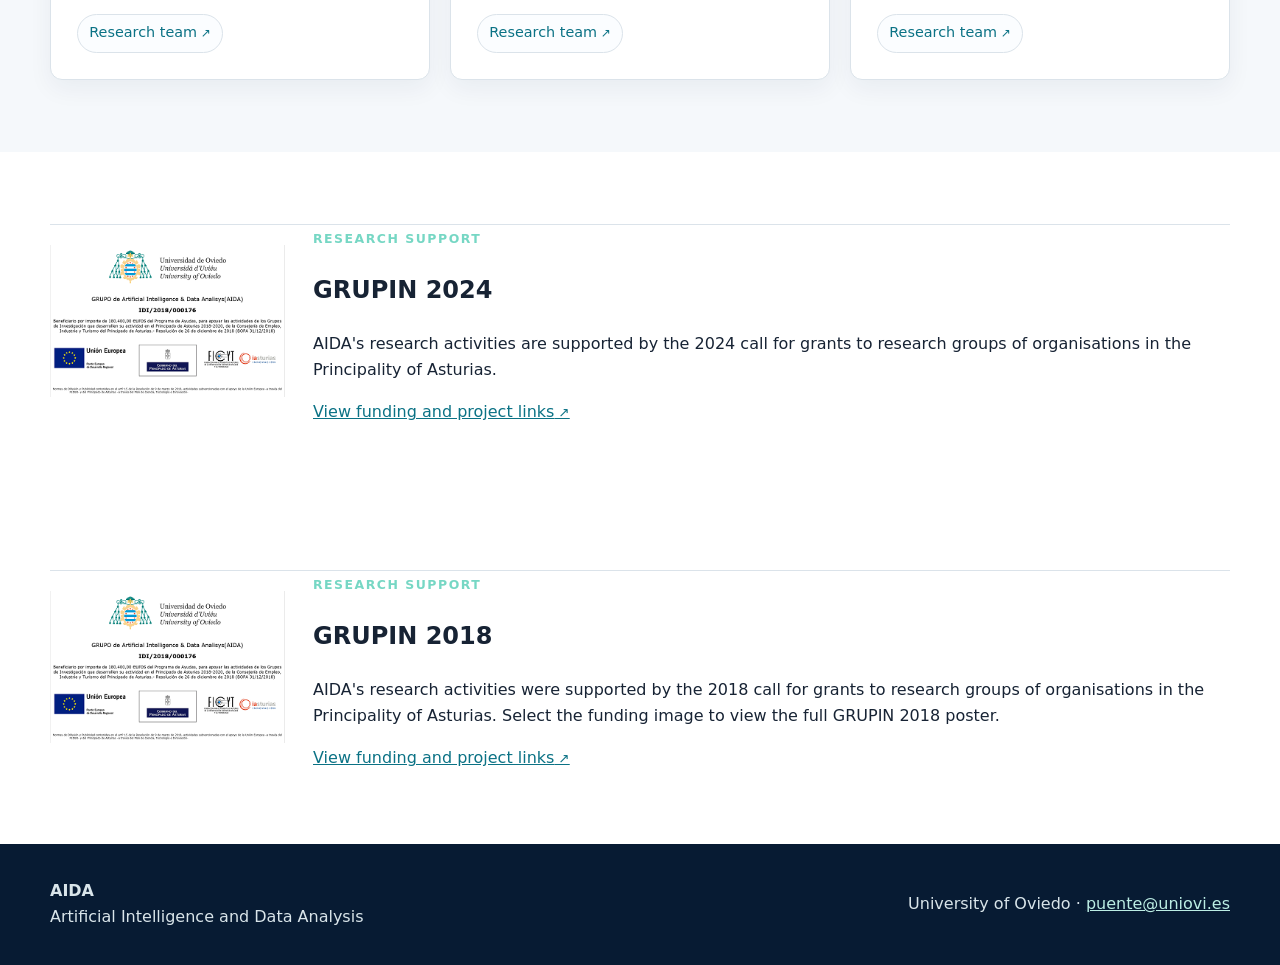
==== commit bd249dd6: "Update GRUPIN funding entries on home page" ====
--- a/index.html
+++ b/index.html
@@ -1 +1 @@
-<!doctype html><html lang="en"><head><meta charset="utf-8"><meta name="viewport" content="width=device-width,initial-scale=1"><title>Home | AIDA</title><meta name="description" content="AIDA — Artificial Intelligence and Data Analysis research team at the University of Oviedo."><link rel="stylesheet" href="assets/css/style.css"><link rel="icon" href="assets/images/aida-mark.svg"></head><body><a class="skip" href="#main">Skip to content</a><header class="site-header"><nav class="nav" aria-label="Main navigation"><a class="brand" href="index.html"><img src="assets/images/squareLogoAIDA.png" alt="AIDA logo"><span>Artificial Intelligence<br>and Data Analysis</span></a><button class="menu-button" aria-expanded="false" aria-controls="menu">Menu</button><div class="menu" id="menu"><a href="index.html" aria-current="page">Home</a><a href="team.html">Our team</a><a href="publications.html">Publications</a><a href="projects.html">Projects</a><a href="phd.html">PhD</a><a href="contact.html">Contact</a></div></nav></header><main id="main"><section class="hero"><div class="hero-inner"><span class="eyebrow">University of Oviedo</span><h1>Artificial Intelligence and Data Analysis</h1><p>Research on intelligent methods for complex, high-dimensional problems in society, industry, energy and transportation.</p><a class="button" href="team.html">Explore the research team</a></div></section><section><div class="container intro"><span class="eyebrow">About AIDA</span><h2>Artificial intelligence for complex real-world problems</h2><p>Welcome to the website of the AIDA Research Team. Our main goal is to find solutions to real problems of significant interest to society. These include social, industrial, energy and transportation challenges.</p><p>The team focuses on problems with high complexity and/or dimensionality, which are therefore more difficult to solve. This usually requires artificial intelligence techniques, the field in which the team specializes. Depending on the problem, our researchers apply intelligent data analysis, machine learning, optimization, soft computing, and models for decision-making under uncertainty.</p></div></section><section class="groups"><div class="container"><span class="eyebrow">Research structure</span><h2>Three complementary research groups</h2><div class="grid"><article class="card"><span class="eyebrow">iScOp</span><h3>Intelligent Scheduling and Optimization</h3><p>Optimization and intelligent scheduling for complex planning and decision problems.</p><div class="card-links"><a class="external" href="https://portalinvestigacion.uniovi.es/grupos/14092/detalle?lang=en" target="_blank" rel="noopener">Research team</a></div></article><article class="card"><span class="eyebrow">MLGroup</span><h3>Machine Learning</h3><p>Machine learning and data analysis methods for complex real-world applications.</p><div class="card-links"><a class="external" href="https://portalinvestigacion.uniovi.es/grupos/14002/detalle?lang=en" target="_blank" rel="noopener">Research team</a></div></article><article class="card"><span class="eyebrow">UNIMODE</span><h3>Modeling Uncertainty and Imprecision in Decision Theory</h3><p>Models and methods for reasoning and decision-making under uncertainty and imprecision.</p><div class="card-links"><a class="external" href="https://portalinvestigacion.uniovi.es/grupos/13981/detalle?lang=en" target="_blank" rel="noopener">Research team</a></div></article></div></div></section><section><div class="container funding"><a href="assets/images/grupin.png" target="_blank" rel="noopener" aria-label="Open the GRUPIN 2024 funding poster"><img src="assets/images/grupin_mini.png" alt="GRUPIN 2024 funding acknowledgement"></a><div><span class="eyebrow">Research support</span><h2>Competitive research funding</h2><p>AIDA's research activities include work supported through regional, national and European research programmes. Select the funding image to view the full GRUPIN 2024 poster.</p><a class="external" href="projects.html">View funding and project links</a></div></div></section></main><footer class="site-footer"><div class="footer-inner"><div><strong>AIDA</strong><br><span>Artificial Intelligence and Data Analysis</span></div><div>University of Oviedo · <a href="mailto:puente@uniovi.es">puente@uniovi.es</a></div></div></footer><script src="assets/js/menu.js"></script></body></html>
+<!doctype html><html lang="en"><head><meta charset="utf-8"><meta name="viewport" content="width=device-width,initial-scale=1"><title>Home | AIDA</title><meta name="description" content="AIDA — Artificial Intelligence and Data Analysis research team at the University of Oviedo."><link rel="stylesheet" href="assets/css/style.css"><link rel="icon" href="assets/images/aida-mark.svg"></head><body><a class="skip" href="#main">Skip to content</a><header class="site-header"><nav class="nav" aria-label="Main navigation"><a class="brand" href="index.html"><img src="assets/images/squareLogoAIDA.png" alt="AIDA logo"><span>Artificial Intelligence<br>and Data Analysis</span></a><button class="menu-button" aria-expanded="false" aria-controls="menu">Menu</button><div class="menu" id="menu"><a href="index.html" aria-current="page">Home</a><a href="team.html">Our team</a><a href="publications.html">Publications</a><a href="projects.html">Projects</a><a href="phd.html">PhD</a><a href="contact.html">Contact</a></div></nav></header><main id="main"><section class="hero"><div class="hero-inner"><span class="eyebrow">University of Oviedo</span><h1>Artificial Intelligence and Data Analysis</h1><p>Research on intelligent methods for complex, high-dimensional problems in society, industry, energy and transportation.</p><a class="button" href="team.html">Explore the research team</a></div></section><section><div class="container intro"><span class="eyebrow">About AIDA</span><h2>Artificial intelligence for complex real-world problems</h2><p>Welcome to the website of the AIDA Research Team. Our main goal is to find solutions to real problems of significant interest to society. These include social, industrial, energy and transportation challenges.</p><p>The team focuses on problems with high complexity and/or dimensionality, which are therefore more difficult to solve. This usually requires artificial intelligence techniques, the field in which the team specializes. Depending on the problem, our researchers apply intelligent data analysis, machine learning, optimization, soft computing, and models for decision-making under uncertainty.</p></div></section><section class="groups"><div class="container"><span class="eyebrow">Research structure</span><h2>Three complementary research groups</h2><div class="grid"><article class="card"><span class="eyebrow">iScOp</span><h3>Intelligent Scheduling and Optimization</h3><p>Optimization and intelligent scheduling for complex planning and decision problems.</p><div class="card-links"><a class="external" href="https://portalinvestigacion.uniovi.es/grupos/14092/detalle?lang=en" target="_blank" rel="noopener">Research team</a></div></article><article class="card"><span class="eyebrow">MLGroup</span><h3>Machine Learning</h3><p>Machine learning and data analysis methods for complex real-world applications.</p><div class="card-links"><a class="external" href="https://portalinvestigacion.uniovi.es/grupos/14002/detalle?lang=en" target="_blank" rel="noopener">Research team</a></div></article><article class="card"><span class="eyebrow">UNIMODE</span><h3>Modeling Uncertainty and Imprecision in Decision Theory</h3><p>Models and methods for reasoning and decision-making under uncertainty and imprecision.</p><div class="card-links"><a class="external" href="https://portalinvestigacion.uniovi.es/grupos/13981/detalle?lang=en" target="_blank" rel="noopener">Research team</a></div></article></div></div></section><section><div class="container funding"><a href="assets/images/grupin.png" target="_blank" rel="noopener" aria-label="Open the GRUPIN 2024 funding poster"><img src="assets/images/grupin_mini.png" alt="GRUPIN 2024 funding acknowledgement"></a><div><span class="eyebrow">Research support</span><h2>GRUPIN 2024</h2><p>AIDA's research activities are supported by the 2024 call for grants to research groups of organisations in the Principality of Asturias.</p><a class="external" href="https://portalinvestigacion.uniovi.es/proyectos/1490136/detalle" target="_blank" rel="noopener">View funding and project links</a></div></div></section><section><div class="container funding"><a href="assets/images/grupin.png" target="_blank" rel="noopener" aria-label="Open the GRUPIN 2018 funding poster"><img src="assets/images/grupin_mini.png" alt="GRUPIN 2018 funding acknowledgement"></a><div><span class="eyebrow">Research support</span><h2>GRUPIN 2018</h2><p>AIDA's research activities were supported by the 2018 call for grants to research groups of organisations in the Principality of Asturias. Select the funding image to view the full GRUPIN 2018 poster.</p><a class="external" href="projects.html">View funding and project links</a></div></div></section></main><footer class="site-footer"><div class="footer-inner"><div><strong>AIDA</strong><br><span>Artificial Intelligence and Data Analysis</span></div><div>University of Oviedo · <a href="mailto:puente@uniovi.es">puente@uniovi.es</a></div></div></footer><script src="assets/js/menu.js"></script></body></html>
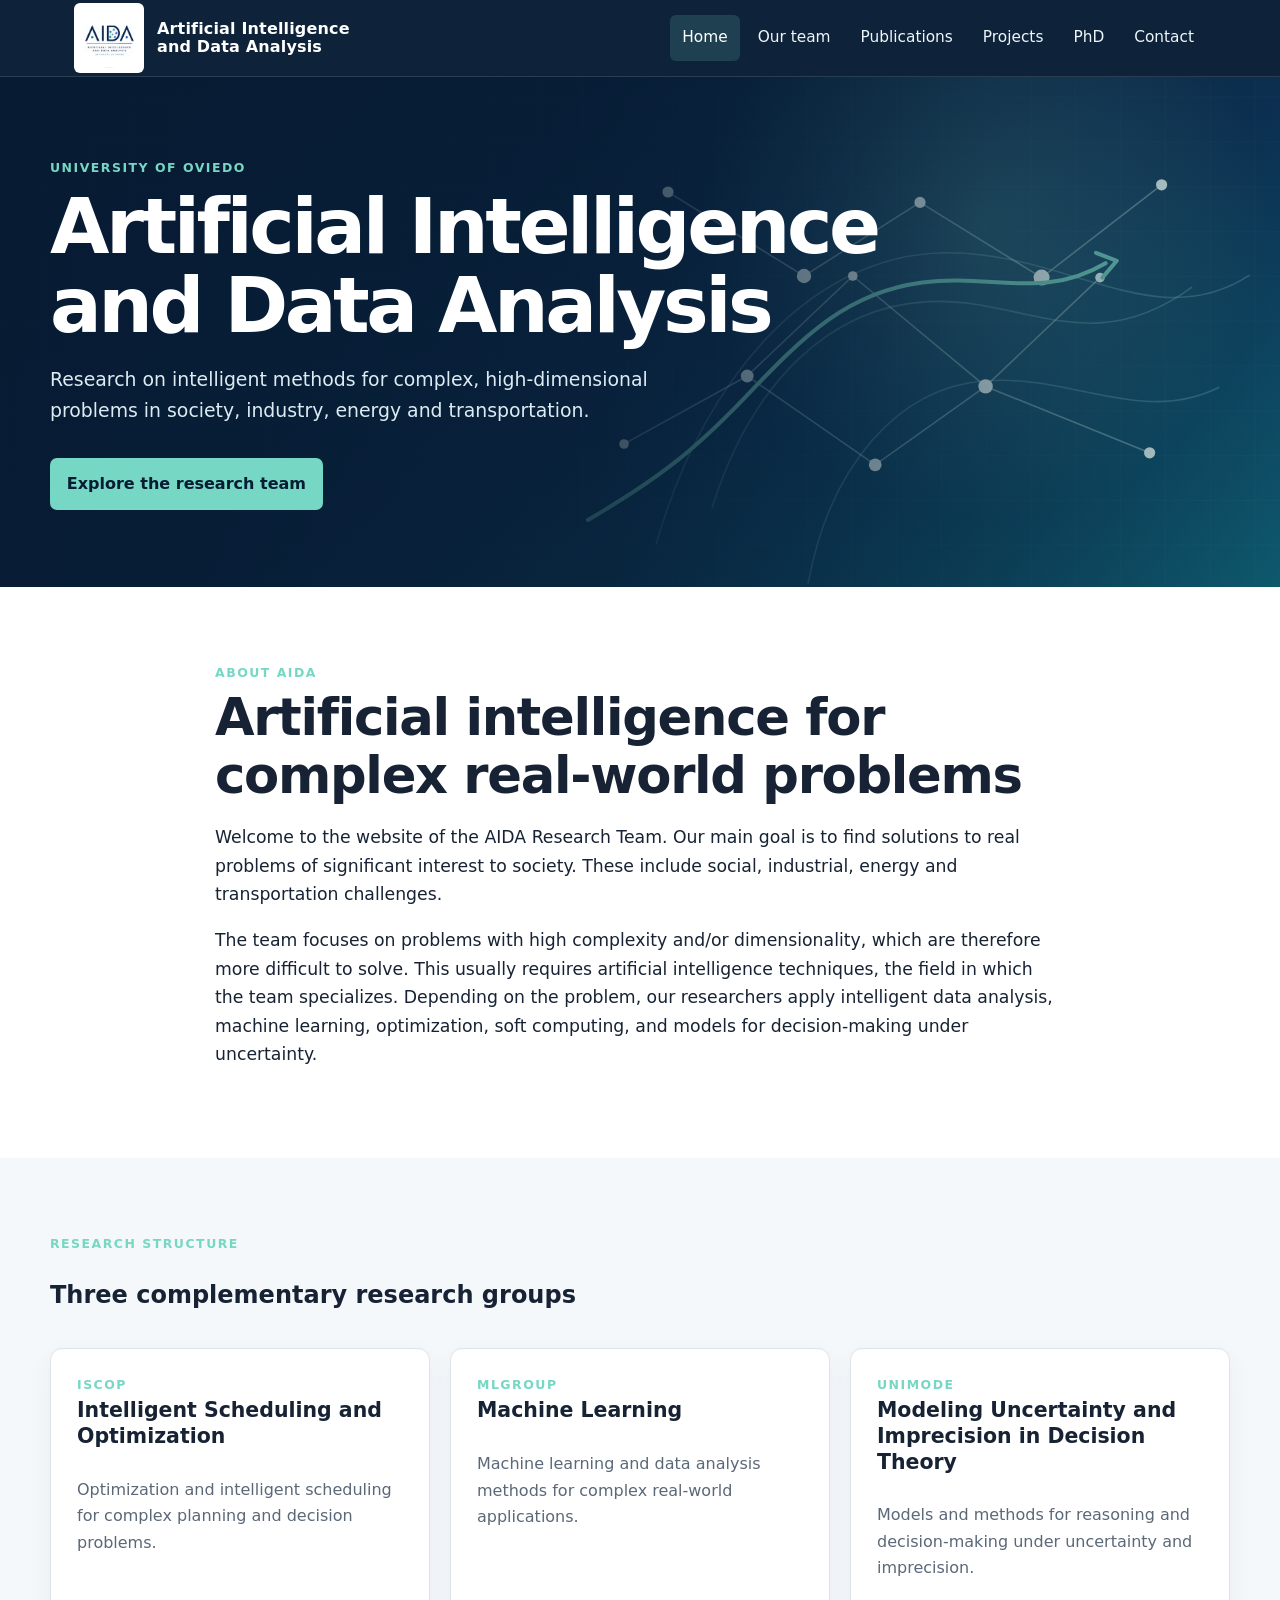
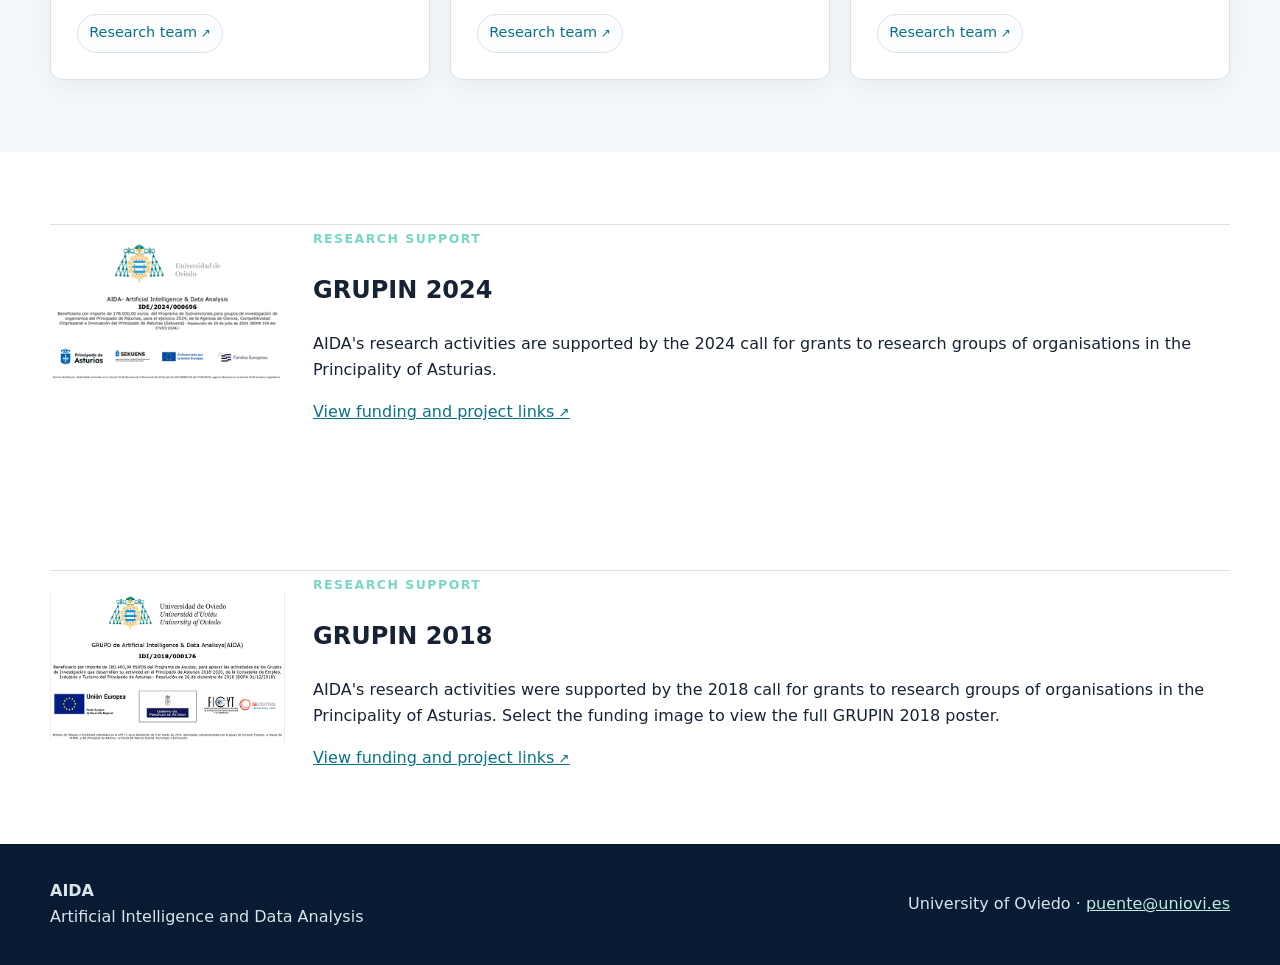
==== commit 24c770d8: "Use GRUPIN 2024 funding images on home page" ====
--- a/index.html
+++ b/index.html
@@ -1 +1 @@
-<!doctype html><html lang="en"><head><meta charset="utf-8"><meta name="viewport" content="width=device-width,initial-scale=1"><title>Home | AIDA</title><meta name="description" content="AIDA — Artificial Intelligence and Data Analysis research team at the University of Oviedo."><link rel="stylesheet" href="assets/css/style.css"><link rel="icon" href="assets/images/aida-mark.svg"></head><body><a class="skip" href="#main">Skip to content</a><header class="site-header"><nav class="nav" aria-label="Main navigation"><a class="brand" href="index.html"><img src="assets/images/squareLogoAIDA.png" alt="AIDA logo"><span>Artificial Intelligence<br>and Data Analysis</span></a><button class="menu-button" aria-expanded="false" aria-controls="menu">Menu</button><div class="menu" id="menu"><a href="index.html" aria-current="page">Home</a><a href="team.html">Our team</a><a href="publications.html">Publications</a><a href="projects.html">Projects</a><a href="phd.html">PhD</a><a href="contact.html">Contact</a></div></nav></header><main id="main"><section class="hero"><div class="hero-inner"><span class="eyebrow">University of Oviedo</span><h1>Artificial Intelligence and Data Analysis</h1><p>Research on intelligent methods for complex, high-dimensional problems in society, industry, energy and transportation.</p><a class="button" href="team.html">Explore the research team</a></div></section><section><div class="container intro"><span class="eyebrow">About AIDA</span><h2>Artificial intelligence for complex real-world problems</h2><p>Welcome to the website of the AIDA Research Team. Our main goal is to find solutions to real problems of significant interest to society. These include social, industrial, energy and transportation challenges.</p><p>The team focuses on problems with high complexity and/or dimensionality, which are therefore more difficult to solve. This usually requires artificial intelligence techniques, the field in which the team specializes. Depending on the problem, our researchers apply intelligent data analysis, machine learning, optimization, soft computing, and models for decision-making under uncertainty.</p></div></section><section class="groups"><div class="container"><span class="eyebrow">Research structure</span><h2>Three complementary research groups</h2><div class="grid"><article class="card"><span class="eyebrow">iScOp</span><h3>Intelligent Scheduling and Optimization</h3><p>Optimization and intelligent scheduling for complex planning and decision problems.</p><div class="card-links"><a class="external" href="https://portalinvestigacion.uniovi.es/grupos/14092/detalle?lang=en" target="_blank" rel="noopener">Research team</a></div></article><article class="card"><span class="eyebrow">MLGroup</span><h3>Machine Learning</h3><p>Machine learning and data analysis methods for complex real-world applications.</p><div class="card-links"><a class="external" href="https://portalinvestigacion.uniovi.es/grupos/14002/detalle?lang=en" target="_blank" rel="noopener">Research team</a></div></article><article class="card"><span class="eyebrow">UNIMODE</span><h3>Modeling Uncertainty and Imprecision in Decision Theory</h3><p>Models and methods for reasoning and decision-making under uncertainty and imprecision.</p><div class="card-links"><a class="external" href="https://portalinvestigacion.uniovi.es/grupos/13981/detalle?lang=en" target="_blank" rel="noopener">Research team</a></div></article></div></div></section><section><div class="container funding"><a href="assets/images/grupin.png" target="_blank" rel="noopener" aria-label="Open the GRUPIN 2024 funding poster"><img src="assets/images/grupin_mini.png" alt="GRUPIN 2024 funding acknowledgement"></a><div><span class="eyebrow">Research support</span><h2>GRUPIN 2024</h2><p>AIDA's research activities are supported by the 2024 call for grants to research groups of organisations in the Principality of Asturias.</p><a class="external" href="https://portalinvestigacion.uniovi.es/proyectos/1490136/detalle" target="_blank" rel="noopener">View funding and project links</a></div></div></section><section><div class="container funding"><a href="assets/images/grupin.png" target="_blank" rel="noopener" aria-label="Open the GRUPIN 2018 funding poster"><img src="assets/images/grupin_mini.png" alt="GRUPIN 2018 funding acknowledgement"></a><div><span class="eyebrow">Research support</span><h2>GRUPIN 2018</h2><p>AIDA's research activities were supported by the 2018 call for grants to research groups of organisations in the Principality of Asturias. Select the funding image to view the full GRUPIN 2018 poster.</p><a class="external" href="projects.html">View funding and project links</a></div></div></section></main><footer class="site-footer"><div class="footer-inner"><div><strong>AIDA</strong><br><span>Artificial Intelligence and Data Analysis</span></div><div>University of Oviedo · <a href="mailto:puente@uniovi.es">puente@uniovi.es</a></div></div></footer><script src="assets/js/menu.js"></script></body></html>+<!doctype html><html lang="en"><head><meta charset="utf-8"><meta name="viewport" content="width=device-width,initial-scale=1"><title>Home | AIDA</title><meta name="description" content="AIDA — Artificial Intelligence and Data Analysis research team at the University of Oviedo."><link rel="stylesheet" href="assets/css/style.css"><link rel="icon" href="assets/images/aida-mark.svg"></head><body><a class="skip" href="#main">Skip to content</a><header class="site-header"><nav class="nav" aria-label="Main navigation"><a class="brand" href="index.html"><img src="assets/images/squareLogoAIDA.png" alt="AIDA logo"><span>Artificial Intelligence<br>and Data Analysis</span></a><button class="menu-button" aria-expanded="false" aria-controls="menu">Menu</button><div class="menu" id="menu"><a href="index.html" aria-current="page">Home</a><a href="team.html">Our team</a><a href="publications.html">Publications</a><a href="projects.html">Projects</a><a href="phd.html">PhD</a><a href="contact.html">Contact</a></div></nav></header><main id="main"><section class="hero"><div class="hero-inner"><span class="eyebrow">University of Oviedo</span><h1>Artificial Intelligence and Data Analysis</h1><p>Research on intelligent methods for complex, high-dimensional problems in society, industry, energy and transportation.</p><a class="button" href="team.html">Explore the research team</a></div></section><section><div class="container intro"><span class="eyebrow">About AIDA</span><h2>Artificial intelligence for complex real-world problems</h2><p>Welcome to the website of the AIDA Research Team. Our main goal is to find solutions to real problems of significant interest to society. These include social, industrial, energy and transportation challenges.</p><p>The team focuses on problems with high complexity and/or dimensionality, which are therefore more difficult to solve. This usually requires artificial intelligence techniques, the field in which the team specializes. Depending on the problem, our researchers apply intelligent data analysis, machine learning, optimization, soft computing, and models for decision-making under uncertainty.</p></div></section><section class="groups"><div class="container"><span class="eyebrow">Research structure</span><h2>Three complementary research groups</h2><div class="grid"><article class="card"><span class="eyebrow">iScOp</span><h3>Intelligent Scheduling and Optimization</h3><p>Optimization and intelligent scheduling for complex planning and decision problems.</p><div class="card-links"><a class="external" href="https://portalinvestigacion.uniovi.es/grupos/14092/detalle?lang=en" target="_blank" rel="noopener">Research team</a></div></article><article class="card"><span class="eyebrow">MLGroup</span><h3>Machine Learning</h3><p>Machine learning and data analysis methods for complex real-world applications.</p><div class="card-links"><a class="external" href="https://portalinvestigacion.uniovi.es/grupos/14002/detalle?lang=en" target="_blank" rel="noopener">Research team</a></div></article><article class="card"><span class="eyebrow">UNIMODE</span><h3>Modeling Uncertainty and Imprecision in Decision Theory</h3><p>Models and methods for reasoning and decision-making under uncertainty and imprecision.</p><div class="card-links"><a class="external" href="https://portalinvestigacion.uniovi.es/grupos/13981/detalle?lang=en" target="_blank" rel="noopener">Research team</a></div></article></div></div></section><section><div class="container funding"><a href="assets/images/grupin2024.png" target="_blank" rel="noopener" aria-label="Open the GRUPIN 2024 funding poster"><img src="assets/images/grupin2024_mini.png" alt="GRUPIN 2024 funding acknowledgement"></a><div><span class="eyebrow">Research support</span><h2>GRUPIN 2024</h2><p>AIDA's research activities are supported by the 2024 call for grants to research groups of organisations in the Principality of Asturias.</p><a class="external" href="https://portalinvestigacion.uniovi.es/proyectos/1490136/detalle" target="_blank" rel="noopener">View funding and project links</a></div></div></section><section><div class="container funding"><a href="assets/images/grupin.png" target="_blank" rel="noopener" aria-label="Open the GRUPIN 2018 funding poster"><img src="assets/images/grupin_mini.png" alt="GRUPIN 2018 funding acknowledgement"></a><div><span class="eyebrow">Research support</span><h2>GRUPIN 2018</h2><p>AIDA's research activities were supported by the 2018 call for grants to research groups of organisations in the Principality of Asturias. Select the funding image to view the full GRUPIN 2018 poster.</p><a class="external" href="projects.html">View funding and project links</a></div></div></section></main><footer class="site-footer"><div class="footer-inner"><div><strong>AIDA</strong><br><span>Artificial Intelligence and Data Analysis</span></div><div>University of Oviedo · <a href="mailto:puente@uniovi.es">puente@uniovi.es</a></div></div></footer><script src="assets/js/menu.js"></script></body></html>
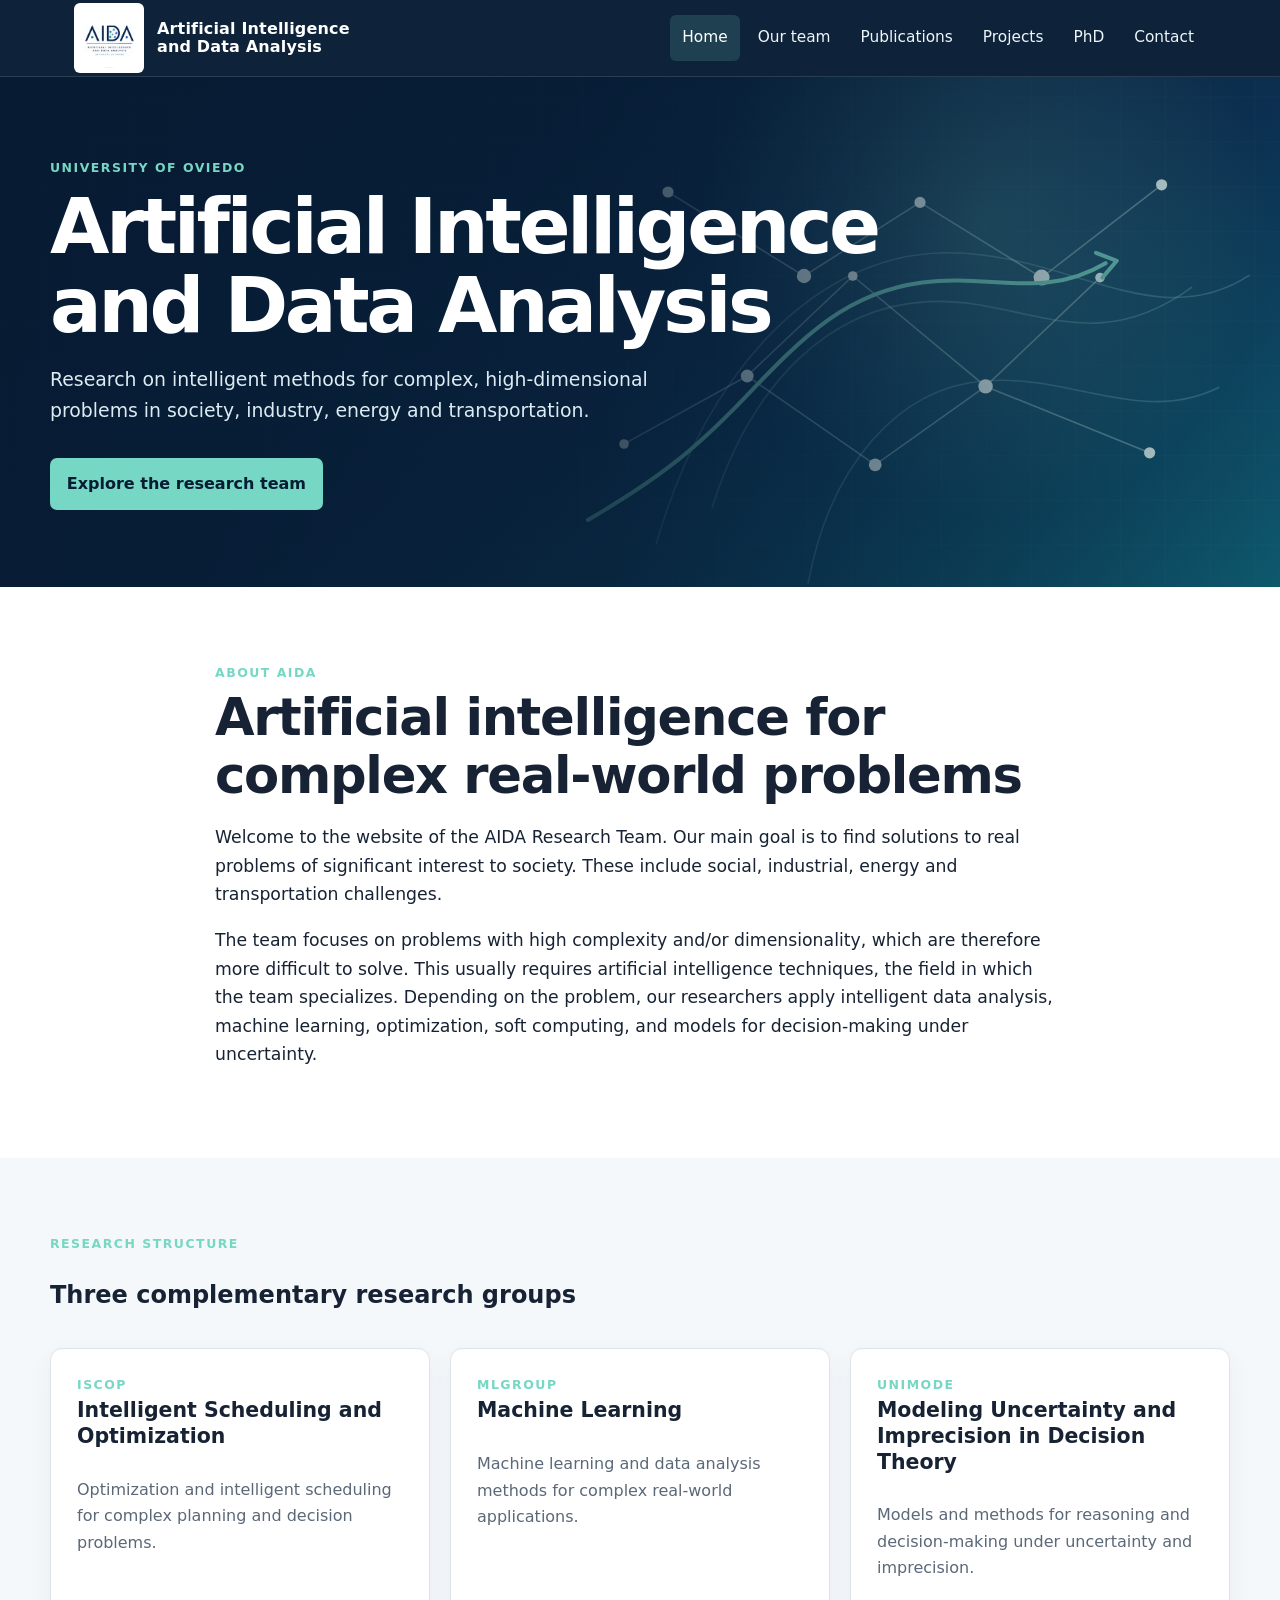
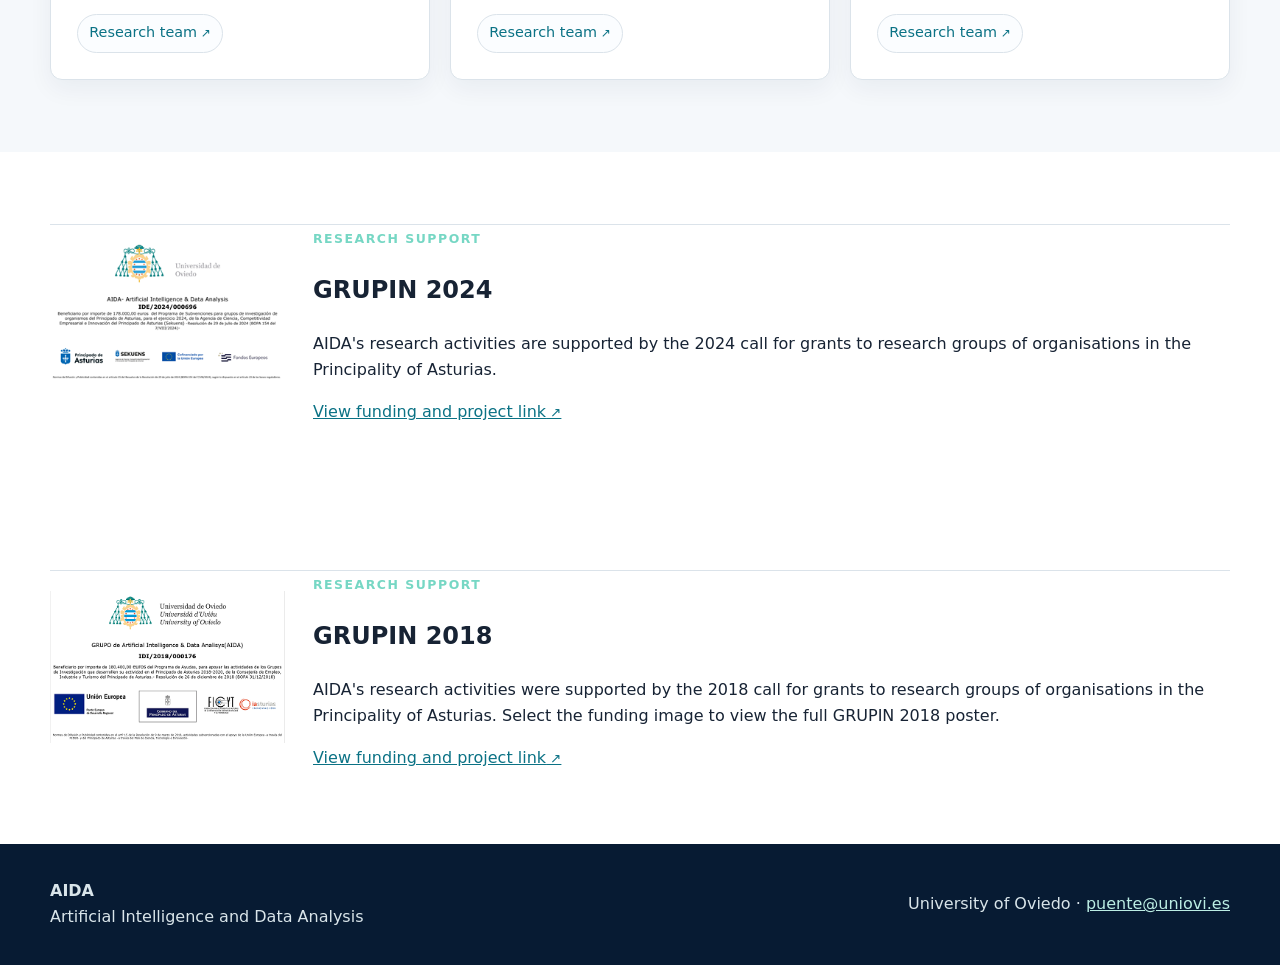
==== commit 244f763f: "Update GRUPIN funding link labels and 2018 URL" ====
--- a/index.html
+++ b/index.html
@@ -1 +1 @@
-<!doctype html><html lang="en"><head><meta charset="utf-8"><meta name="viewport" content="width=device-width,initial-scale=1"><title>Home | AIDA</title><meta name="description" content="AIDA — Artificial Intelligence and Data Analysis research team at the University of Oviedo."><link rel="stylesheet" href="assets/css/style.css"><link rel="icon" href="assets/images/aida-mark.svg"></head><body><a class="skip" href="#main">Skip to content</a><header class="site-header"><nav class="nav" aria-label="Main navigation"><a class="brand" href="index.html"><img src="assets/images/squareLogoAIDA.png" alt="AIDA logo"><span>Artificial Intelligence<br>and Data Analysis</span></a><button class="menu-button" aria-expanded="false" aria-controls="menu">Menu</button><div class="menu" id="menu"><a href="index.html" aria-current="page">Home</a><a href="team.html">Our team</a><a href="publications.html">Publications</a><a href="projects.html">Projects</a><a href="phd.html">PhD</a><a href="contact.html">Contact</a></div></nav></header><main id="main"><section class="hero"><div class="hero-inner"><span class="eyebrow">University of Oviedo</span><h1>Artificial Intelligence and Data Analysis</h1><p>Research on intelligent methods for complex, high-dimensional problems in society, industry, energy and transportation.</p><a class="button" href="team.html">Explore the research team</a></div></section><section><div class="container intro"><span class="eyebrow">About AIDA</span><h2>Artificial intelligence for complex real-world problems</h2><p>Welcome to the website of the AIDA Research Team. Our main goal is to find solutions to real problems of significant interest to society. These include social, industrial, energy and transportation challenges.</p><p>The team focuses on problems with high complexity and/or dimensionality, which are therefore more difficult to solve. This usually requires artificial intelligence techniques, the field in which the team specializes. Depending on the problem, our researchers apply intelligent data analysis, machine learning, optimization, soft computing, and models for decision-making under uncertainty.</p></div></section><section class="groups"><div class="container"><span class="eyebrow">Research structure</span><h2>Three complementary research groups</h2><div class="grid"><article class="card"><span class="eyebrow">iScOp</span><h3>Intelligent Scheduling and Optimization</h3><p>Optimization and intelligent scheduling for complex planning and decision problems.</p><div class="card-links"><a class="external" href="https://portalinvestigacion.uniovi.es/grupos/14092/detalle?lang=en" target="_blank" rel="noopener">Research team</a></div></article><article class="card"><span class="eyebrow">MLGroup</span><h3>Machine Learning</h3><p>Machine learning and data analysis methods for complex real-world applications.</p><div class="card-links"><a class="external" href="https://portalinvestigacion.uniovi.es/grupos/14002/detalle?lang=en" target="_blank" rel="noopener">Research team</a></div></article><article class="card"><span class="eyebrow">UNIMODE</span><h3>Modeling Uncertainty and Imprecision in Decision Theory</h3><p>Models and methods for reasoning and decision-making under uncertainty and imprecision.</p><div class="card-links"><a class="external" href="https://portalinvestigacion.uniovi.es/grupos/13981/detalle?lang=en" target="_blank" rel="noopener">Research team</a></div></article></div></div></section><section><div class="container funding"><a href="assets/images/grupin2024.png" target="_blank" rel="noopener" aria-label="Open the GRUPIN 2024 funding poster"><img src="assets/images/grupin2024_mini.png" alt="GRUPIN 2024 funding acknowledgement"></a><div><span class="eyebrow">Research support</span><h2>GRUPIN 2024</h2><p>AIDA's research activities are supported by the 2024 call for grants to research groups of organisations in the Principality of Asturias.</p><a class="external" href="https://portalinvestigacion.uniovi.es/proyectos/1490136/detalle" target="_blank" rel="noopener">View funding and project links</a></div></div></section><section><div class="container funding"><a href="assets/images/grupin.png" target="_blank" rel="noopener" aria-label="Open the GRUPIN 2018 funding poster"><img src="assets/images/grupin_mini.png" alt="GRUPIN 2018 funding acknowledgement"></a><div><span class="eyebrow">Research support</span><h2>GRUPIN 2018</h2><p>AIDA's research activities were supported by the 2018 call for grants to research groups of organisations in the Principality of Asturias. Select the funding image to view the full GRUPIN 2018 poster.</p><a class="external" href="projects.html">View funding and project links</a></div></div></section></main><footer class="site-footer"><div class="footer-inner"><div><strong>AIDA</strong><br><span>Artificial Intelligence and Data Analysis</span></div><div>University of Oviedo · <a href="mailto:puente@uniovi.es">puente@uniovi.es</a></div></div></footer><script src="assets/js/menu.js"></script></body></html>+<!doctype html><html lang="en"><head><meta charset="utf-8"><meta name="viewport" content="width=device-width,initial-scale=1"><title>Home | AIDA</title><meta name="description" content="AIDA — Artificial Intelligence and Data Analysis research team at the University of Oviedo."><link rel="stylesheet" href="assets/css/style.css"><link rel="icon" href="assets/images/aida-mark.svg"></head><body><a class="skip" href="#main">Skip to content</a><header class="site-header"><nav class="nav" aria-label="Main navigation"><a class="brand" href="index.html"><img src="assets/images/squareLogoAIDA.png" alt="AIDA logo"><span>Artificial Intelligence<br>and Data Analysis</span></a><button class="menu-button" aria-expanded="false" aria-controls="menu">Menu</button><div class="menu" id="menu"><a href="index.html" aria-current="page">Home</a><a href="team.html">Our team</a><a href="publications.html">Publications</a><a href="projects.html">Projects</a><a href="phd.html">PhD</a><a href="contact.html">Contact</a></div></nav></header><main id="main"><section class="hero"><div class="hero-inner"><span class="eyebrow">University of Oviedo</span><h1>Artificial Intelligence and Data Analysis</h1><p>Research on intelligent methods for complex, high-dimensional problems in society, industry, energy and transportation.</p><a class="button" href="team.html">Explore the research team</a></div></section><section><div class="container intro"><span class="eyebrow">About AIDA</span><h2>Artificial intelligence for complex real-world problems</h2><p>Welcome to the website of the AIDA Research Team. Our main goal is to find solutions to real problems of significant interest to society. These include social, industrial, energy and transportation challenges.</p><p>The team focuses on problems with high complexity and/or dimensionality, which are therefore more difficult to solve. This usually requires artificial intelligence techniques, the field in which the team specializes. Depending on the problem, our researchers apply intelligent data analysis, machine learning, optimization, soft computing, and models for decision-making under uncertainty.</p></div></section><section class="groups"><div class="container"><span class="eyebrow">Research structure</span><h2>Three complementary research groups</h2><div class="grid"><article class="card"><span class="eyebrow">iScOp</span><h3>Intelligent Scheduling and Optimization</h3><p>Optimization and intelligent scheduling for complex planning and decision problems.</p><div class="card-links"><a class="external" href="https://portalinvestigacion.uniovi.es/grupos/14092/detalle?lang=en" target="_blank" rel="noopener">Research team</a></div></article><article class="card"><span class="eyebrow">MLGroup</span><h3>Machine Learning</h3><p>Machine learning and data analysis methods for complex real-world applications.</p><div class="card-links"><a class="external" href="https://portalinvestigacion.uniovi.es/grupos/14002/detalle?lang=en" target="_blank" rel="noopener">Research team</a></div></article><article class="card"><span class="eyebrow">UNIMODE</span><h3>Modeling Uncertainty and Imprecision in Decision Theory</h3><p>Models and methods for reasoning and decision-making under uncertainty and imprecision.</p><div class="card-links"><a class="external" href="https://portalinvestigacion.uniovi.es/grupos/13981/detalle?lang=en" target="_blank" rel="noopener">Research team</a></div></article></div></div></section><section><div class="container funding"><a href="assets/images/grupin2024.png" target="_blank" rel="noopener" aria-label="Open the GRUPIN 2024 funding poster"><img src="assets/images/grupin2024_mini.png" alt="GRUPIN 2024 funding acknowledgement"></a><div><span class="eyebrow">Research support</span><h2>GRUPIN 2024</h2><p>AIDA's research activities are supported by the 2024 call for grants to research groups of organisations in the Principality of Asturias.</p><a class="external" href="https://portalinvestigacion.uniovi.es/proyectos/1490136/detalle" target="_blank" rel="noopener">View funding and project link</a></div></div></section><section><div class="container funding"><a href="assets/images/grupin.png" target="_blank" rel="noopener" aria-label="Open the GRUPIN 2018 funding poster"><img src="assets/images/grupin_mini.png" alt="GRUPIN 2018 funding acknowledgement"></a><div><span class="eyebrow">Research support</span><h2>GRUPIN 2018</h2><p>AIDA's research activities were supported by the 2018 call for grants to research groups of organisations in the Principality of Asturias. Select the funding image to view the full GRUPIN 2018 poster.</p><a class="external" href="https://feder.uniovi.es/regional/grupin/-/asset_publisher/X5BrN9ndJZUB/content/artificial-intelligence-and-data-analisys-aida" target="_blank" rel="noopener">View funding and project link</a></div></div></section></main><footer class="site-footer"><div class="footer-inner"><div><strong>AIDA</strong><br><span>Artificial Intelligence and Data Analysis</span></div><div>University of Oviedo · <a href="mailto:puente@uniovi.es">puente@uniovi.es</a></div></div></footer><script src="assets/js/menu.js"></script></body></html>
